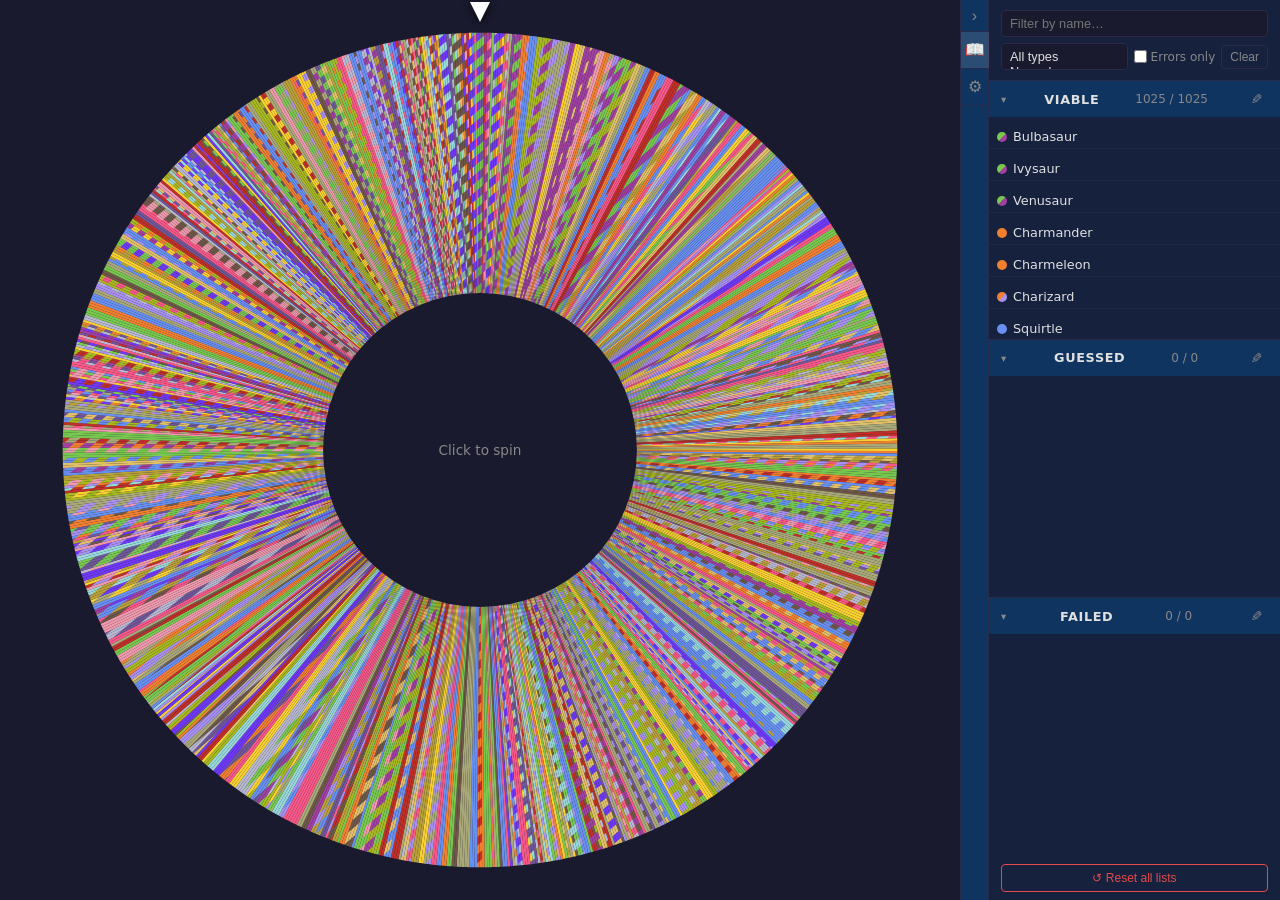
==== index.html @ 64ce8e6f "highlight default config values" ====
<!DOCTYPE html>
<html lang="en">
<head>
<meta charset="UTF-8">
<meta name="viewport" content="width=device-width, initial-scale=1.0">
<title>Poké Roulette</title>
<style>
*, *::before, *::after { box-sizing: border-box; margin: 0; padding: 0; }

:root {
  --sidebar-width: 320px;
  --bg: #1a1a2e;
  --surface: #16213e;
  --surface2: #0f3460;
  --text: #e0e0e0;
  --text-dim: #888;
  --border: #2a2a4a;
  --confirm: #27C76A;
  --return: #AAAAAA;
  --remove: #E24B4A;
}

body {
  font-family: system-ui, -apple-system, sans-serif;
  background: var(--bg);
  color: var(--text);
  display: flex;
  height: 100vh;
  overflow: hidden;
  min-width: 0;
}

/* ── MAIN AREA ── */
#main {
  flex: 1;
  display: flex;
  align-items: center;
  justify-content: center;
  position: relative;
  overflow: hidden;
}

/* ── SCREENS ── */
.screen {
  position: absolute;
  inset: 0;
  display: flex;
  flex-direction: column;
  align-items: center;
  justify-content: center;
  opacity: 0;
  pointer-events: none;
  transition: opacity 0.4s ease;
}
.screen.active {
  opacity: 1;
  pointer-events: all;
}
.screen.fast-transition {
  transition: opacity 0.25s ease;
}

/* ── ROULETTE SCREEN ── */
#roulette-screen { gap: clamp(6px, 1.5vmin, 14px); padding: 16px; }

#wheel-container {
  position: relative;
  flex: 1;
  min-height: 0;
  aspect-ratio: 1;
  max-width: 100%;
  width: auto;
  cursor: pointer;
  user-select: none;
}

#wheel-svg {
  width: 100%;
  height: 100%;
}

#wheel-center-text {
  position: absolute;
  top: 50%;
  left: 50%;
  transform: translate(-50%, -50%);
  text-align: center;
  pointer-events: none;
  width: 35%;
}

#wheel-center-text .pokemon-name {
  font-size: 1.1rem;
  font-weight: 700;
  line-height: 1.2;
  margin-bottom: 6px;
}

#wheel-center-text .spin-prompt {
  font-size: 0.85rem;
  color: var(--text-dim);
}

#pointer {
  position: absolute;
  top: -14px;
  left: 50%;
  transform: translateX(-50%);
  width: 0;
  height: 0;
  border-left: 10px solid transparent;
  border-right: 10px solid transparent;
  border-top: 20px solid #fff;
  filter: drop-shadow(0 2px 4px rgba(0,0,0,0.8));
  z-index: 10;
}

#empty-wheel-msg {
  text-align: center;
  color: var(--text-dim);
  font-size: 1rem;
  max-width: 300px;
  line-height: 1.5;
}

/* ── TYPE BADGES ── */
.card-meta {
  display: flex;
  align-items: center;
  gap: clamp(6px, 1.5vmin, 12px);
  flex-wrap: wrap;
  justify-content: center;
}

.type-badges {
  display: flex;
  gap: 6px;
  justify-content: center;
  flex-wrap: wrap;
}

.gen-label {
  font-size: clamp(0.7rem, 1.5vmin, 0.85rem);
  font-weight: 600;
  color: var(--text-dim);
  padding: 3px 10px;
  border: 1px solid var(--border);
  border-radius: 12px;
  white-space: nowrap;
  background: var(--bg);
}
.type-badge {
  padding: 3px 10px;
  border-radius: 12px;
  font-size: 0.75rem;
  font-weight: 600;
  color: #fff;
  text-shadow: 0 1px 2px rgba(0,0,0,0.4);
}

/* ── SILHOUETTE SCREEN ── */

.sprite-wrapper {
  position: relative;
  flex: 1;
  min-height: 0;
  aspect-ratio: 1;
  max-width: 100%;
  width: auto;
  display: flex;
  align-items: center;
  justify-content: center;
  border-radius: 8px;
}

.sprite-wrapper img {
  width: 100%;
  height: 100%;
  object-fit: contain;
}

.sprite-wrapper .question-mark {
  position: absolute;
  font-size: clamp(2rem, 20%, 6rem);
  font-weight: 900;
  color: rgba(255,255,255,0.15);
  pointer-events: none;
  text-shadow: 0 2px 8px rgba(0,0,0,0.5);
}

.sprite-wrapper .spinner {
  width: 48px;
  height: 48px;
  border: 4px solid var(--border);
  border-top-color: var(--text);
  border-radius: 50%;
  animation: spin 0.8s linear infinite;
}

@keyframes spin { to { transform: rotate(360deg); } }

/* hint floats inside the sprite as a subtle overlay */
#silhouette-hint {
  position: absolute;
  bottom: 8px;
  left: 0; right: 0;
  text-align: center;
  font-size: clamp(0.65rem, 1.5vmin, 0.85rem);
  color: rgba(255,255,255,0.35);
  pointer-events: none;
}

/* ghost elements occupy space without being visible */
.ghost {
  visibility: hidden;
  pointer-events: none;
  user-select: none;
}

/* ── REVEAL SCREEN ── */
/* both screens share identical layout so the sprite occupies the same space */
#silhouette-screen,
#reveal-screen {
  gap: clamp(6px, 1.5vmin, 14px);
  padding: 16px;
}

.pokemon-display-name {
  font-size: clamp(1rem, 4vmin, 2.2rem);
  font-weight: 800;
  letter-spacing: 0.02em;
  text-align: center;
  position: relative;
  z-index: 1;
}

.action-buttons {
  display: flex;
  gap: clamp(6px, 1.5vmin, 16px);
  margin-top: clamp(4px, 1vmin, 8px);
  flex-wrap: wrap;
  justify-content: center;
}

.action-btn {
  display: flex;
  align-items: center;
  gap: 6px;
  padding: clamp(6px, 1.5vmin, 12px) clamp(12px, 3vmin, 28px);
  border: none;
  border-radius: 8px;
  font-size: clamp(0.75rem, 2vmin, 1rem);
  font-weight: 600;
  cursor: pointer;
  color: #fff;
  transition: filter 0.15s, transform 0.1s;
}
.action-btn:hover { filter: brightness(1.15); transform: translateY(-1px); }
.action-btn:active { transform: translateY(0); }
.btn-confirm { background: var(--confirm); }
.btn-return  { background: var(--return); }
.btn-remove  { background: var(--remove); }

/* ── SIDEBAR ── */
#sidebar {
  width: clamp(220px, 28vw, 320px);
  height: 100vh;
  background: var(--surface);
  border-left: 1px solid var(--border);
  display: flex;
  flex-direction: row;
  overflow: hidden;
  flex-shrink: 0;
  transition: width 0.25s ease;
}

#sidebar.collapsed { width: 28px; }

#sidebar-tabbar {
  width: 28px;
  flex-shrink: 0;
  display: flex;
  flex-direction: column;
  align-items: center;
  background: var(--surface2);
  border-right: 1px solid var(--border);
}

#sidebar-toggle {
  width: 28px;
  height: 32px;
  flex-shrink: 0;
  display: flex;
  align-items: center;
  justify-content: center;
  background: none;
  border: none;
  border-bottom: 1px solid var(--border);
  color: var(--text-dim);
  cursor: pointer;
  font-size: 1rem;
  line-height: 1;
  padding: 0;
}
#sidebar-toggle:hover { color: var(--text); background: rgba(255,255,255,0.05); }

.tab-btn {
  width: 28px;
  flex-shrink: 0;
  display: flex;
  align-items: center;
  justify-content: center;
  background: none;
  border: none;
  border-bottom: 1px solid var(--border);
  color: var(--text-dim);
  cursor: pointer;
  font-size: 1rem;
  line-height: 1;
  padding: 10px 0;
}
.tab-btn:hover { color: var(--text); background: rgba(255,255,255,0.05); }
.tab-btn.active { color: var(--text); background: rgba(255,255,255,0.12); }

#sidebar-content {
  flex: 1;
  display: flex;
  flex-direction: column;
  overflow: hidden;
  min-width: 0;
}

#view-lists {
  flex: 1;
  display: flex;
  flex-direction: column;
  overflow: hidden;
  min-width: 0;
}

#view-config {
  flex: 1;
  display: none;
  flex-direction: column;
  overflow-y: auto;
  scrollbar-width: thin;
  scrollbar-color: var(--border) transparent;
  padding: 12px;
  gap: 16px;
  min-width: 0;
}

/* ── CONFIG PANEL ── */
.config-section { display: flex; flex-direction: column; gap: 8px; }

.config-section-title {
  font-size: 0.75rem;
  font-weight: 700;
  letter-spacing: 0.05em;
  text-transform: uppercase;
  color: var(--text-dim);
  padding-bottom: 6px;
  border-bottom: 1px solid var(--border);
}

.hint-row { display: flex; flex-direction: column; gap: 6px; padding: 4px 0; }
.hint-row-label { font-size: 0.88rem; font-weight: 600; }
.hint-options { display: flex; gap: 4px; }

.hint-radio-label {
  flex: 1;
  display: flex;
  align-items: center;
  justify-content: center;
  padding: 5px 6px;
  border: 1px solid var(--border);
  border-radius: 4px;
  font-size: 0.78rem;
  cursor: pointer;
  color: var(--text-dim);
}
.hint-radio-label.selected { background: var(--surface2); border-color: var(--text-dim); color: var(--text); }
.hint-radio-label { border-style: dashed; }
.hint-radio-label.default { border-style: solid; }
.hint-radio-label input { display: none; }

#gen-checkboxes { display: flex; flex-wrap: wrap; gap: 6px; }

.gen-check-label {
  display: flex;
  align-items: center;
  justify-content: center;
  padding: 4px 10px;
  border: 1px solid var(--border);
  border-radius: 4px;
  font-size: 0.8rem;
  cursor: pointer;
  color: var(--text-dim);
}
.gen-check-label.selected { background: var(--surface2); border-color: var(--text-dim); color: var(--text); }
.gen-check-label input { display: none; }

#import-export-area {
  width: 100%;
  height: 90px;
  background: var(--bg);
  border: 1px solid var(--border);
  border-radius: 4px;
  color: var(--text);
  font-size: 0.72rem;
  font-family: monospace;
  padding: 8px;
  resize: vertical;
  outline: none;
  line-height: 1.5;
}

.config-btn-row { display: flex; gap: 8px; }

.config-btn {
  flex: 1;
  padding: 6px 10px;
  border: 1px solid var(--border);
  border-radius: 4px;
  background: var(--surface2);
  color: var(--text);
  font-size: 0.78rem;
  cursor: pointer;
}
.config-btn:hover { background: rgba(255,255,255,0.08); }

/* ── HINT REVEAL BUTTON ── */
.hint-reveal-btn {
  padding: 5px 14px;
  border: 1px solid var(--border);
  border-radius: 12px;
  background: var(--surface2);
  color: var(--text-dim);
  font-size: 0.9rem;
  font-weight: 600;
  cursor: pointer;
}
.hint-reveal-btn:hover { color: var(--text); border-color: var(--text-dim); }

/* ── SILHOUETTE HINTS LARGER + ABOVE GLOW ── */
#silhouette-screen .type-badge { font-size: 0.9rem; padding: 5px 14px; }
#silhouette-screen .gen-label  { font-size: 0.9rem; padding: 5px 14px; }

#filter-bar {
  padding: 10px 12px;
  border-bottom: 1px solid var(--border);
  display: flex;
  flex-direction: column;
  gap: 6px;
  flex-shrink: 0;
}

#filter-bar input[type="text"],
#filter-bar select {
  width: 100%;
  padding: 5px 8px;
  background: var(--bg);
  border: 1px solid var(--border);
  border-radius: 4px;
  color: var(--text);
  font-size: 0.8rem;
}

#filter-row2 {
  display: flex;
  gap: 6px;
  align-items: center;
}

#filter-row2 select { flex: 1; }

#filter-errors-label {
  display: flex;
  align-items: center;
  gap: 4px;
  font-size: 0.75rem;
  color: var(--text-dim);
  white-space: nowrap;
  cursor: pointer;
}

#filter-clear {
  padding: 4px 8px;
  background: none;
  border: 1px solid var(--border);
  border-radius: 4px;
  color: var(--text-dim);
  font-size: 0.75rem;
  cursor: pointer;
  white-space: nowrap;
}
#filter-clear:hover { color: var(--text); border-color: var(--text-dim); }

.lists-container {
  flex: 1;
  display: flex;
  flex-direction: column;
  overflow: hidden;
}

.list-panel {
  flex: 1;
  display: flex;
  flex-direction: column;
  border-bottom: 1px solid var(--border);
  min-height: 0;
}
.list-panel:last-child { border-bottom: none; }

.list-header {
  padding: 8px 12px;
  display: flex;
  align-items: center;
  justify-content: space-between;
  background: var(--surface2);
  flex-shrink: 0;
  user-select: none;
  cursor: pointer;
}

.list-panel.collapsed .list-body { display: none; }
.list-panel.collapsed { flex: 0 0 auto; }
.list-panel.collapsed .list-collapse-arrow { transform: rotate(-90deg); }

.list-title {
  font-size: 0.8rem;
  font-weight: 700;
  letter-spacing: 0.05em;
  text-transform: uppercase;
}

.list-count {
  font-size: 0.75rem;
  color: var(--text-dim);
}

.edit-btn {
  background: none;
  border: none;
  color: var(--text-dim);
  cursor: pointer;
  padding: 2px 6px;
  font-size: 0.9rem;
  border-radius: 3px;
}
.edit-btn.is-pen .pen-icon { display: inline-block; transform: rotate(135deg); }
.edit-btn:hover { color: var(--text); background: rgba(255,255,255,0.05); }
.edit-btn:disabled { opacity: 0.3; cursor: not-allowed; }
.edit-btn[title] { position: relative; }

.list-collapse-arrow {
  font-size: 0.65rem;
  color: var(--text-dim);
  margin-right: 2px;
  flex-shrink: 0;
  display: inline-block;
  line-height: 1;
}

.list-body {
  flex: 1;
  overflow-y: auto;
  scrollbar-width: thin;
  scrollbar-color: var(--border) transparent;
}

.list-body::-webkit-scrollbar { width: 6px; }
.list-body::-webkit-scrollbar-track { background: transparent; }
.list-body::-webkit-scrollbar-thumb { background: var(--border); border-radius: 3px; }

.list-textarea {
  width: 100%;
  height: 100%;
  background: var(--bg);
  border: none;
  color: var(--text);
  font-size: 0.8rem;
  font-family: monospace;
  padding: 8px;
  resize: none;
  outline: none;
  line-height: 1.6;
}

/* ── LIST ENTRIES ── */
.entry-row {
  display: flex;
  align-items: center;
  gap: 6px;
  padding: 4px 8px;
  font-size: 0.8rem;
  border-bottom: 1px solid rgba(255,255,255,0.03);
  cursor: default;
}
.entry-row:hover { background: rgba(255,255,255,0.04); }
.entry-row.dragging { opacity: 0.4; }
.entry-row.drag-over { border-top: 2px solid var(--confirm); }

.entry-row[draggable="true"] { cursor: grab; }
.entry-row[draggable="true"]:active { cursor: grabbing; }

.entry-row.unknown { background: rgba(255, 200, 0, 0.12); }
.entry-row.duplicate { background: rgba(226, 75, 74, 0.15); }

.type-dot {
  width: 10px;
  height: 10px;
  border-radius: 50%;
  flex-shrink: 0;
  overflow: hidden;
  display: flex;
}
.type-dot.split {
  background: linear-gradient(135deg, var(--c1) 50%, var(--c2) 50%);
}

.entry-name { flex: 1; overflow: hidden; text-overflow: ellipsis; white-space: nowrap; }
.entry-error { font-size: 0.65rem; color: #ffc107; margin-left: auto; flex-shrink: 0; }
.entry-dup-error { font-size: 0.65rem; color: var(--remove); margin-left: auto; flex-shrink: 0; }

/* ── DROP ZONES ── */
.drop-zone {
  min-height: 8px;
  transition: background 0.1s;
}
.drop-zone.drag-active { background: rgba(39, 199, 106, 0.2); min-height: 20px; }

/* ── RESET BUTTON ── */
#reset-btn {
  margin: 8px 12px;
  padding: 6px 12px;
  background: none;
  border: 1px solid var(--remove);
  border-radius: 4px;
  color: var(--remove);
  font-size: 0.75rem;
  cursor: pointer;
  flex-shrink: 0;
}
#reset-btn:hover { background: rgba(226,75,74,0.1); }
#reset-btn:disabled { opacity: 0.3; cursor: not-allowed; }

/* ── REDUCED MOTION ── */
@media (prefers-reduced-motion: reduce) {
  .screen { transition: none !important; }
  .action-btn { transition: none !important; }
  #sidebar { transition: none !important; }
  * { animation-duration: 0.001ms !important; }
}
</style>
</head>
<body>

<div id="main">
  <!-- Roulette Screen -->
  <div id="roulette-screen" class="screen active">
    <div id="wheel-container">
      <div id="pointer"></div>
      <svg id="wheel-svg" viewBox="-260 -260 520 520" xmlns="http://www.w3.org/2000/svg">
        <defs id="wheel-defs"></defs>
        <g id="wheel-group"></g>
        <circle id="wheel-hole" cx="0" cy="0" r="94" fill="var(--bg)"/>
      </svg>
      <div id="wheel-center-text"></div>
    </div>
    <div id="empty-wheel-msg" style="display:none">
      No Pokémon in the viable list.<br>Add some to get started.
    </div>
  </div>

  <!-- Silhouette Screen -->
  <div id="silhouette-screen" class="screen">
    <div id="silhouette-name-area" class="pokemon-display-name"></div>
    <div class="sprite-wrapper" id="silhouette-wrapper">
      <div class="spinner" id="silhouette-spinner"></div>
    </div>
    <div class="card-meta">
      <div id="silhouette-types" class="type-badges"></div>
      <span id="silhouette-gen" class="gen-label"></span>
    </div>
    <div class="action-buttons">
      <button class="action-btn btn-return" id="btn-reveal-all">Reveal all</button>
    </div>
  </div>

  <!-- Reveal Screen -->
  <div id="reveal-screen" class="screen">
    <div id="reveal-name" class="pokemon-display-name"></div>
    <div class="sprite-wrapper" id="reveal-wrapper">
      <img id="reveal-img" src="" alt="">
    </div>
    <div class="card-meta">
      <div id="reveal-types" class="type-badges"></div>
      <span id="reveal-gen" class="gen-label"></span>
    </div>
    <div class="action-buttons">
      <button class="action-btn btn-confirm" id="btn-confirm" title="Remove from roulette as guessed">✓ Guessed</button>
      <button class="action-btn btn-return"  id="btn-return"  title="Return to the roulette">↩ Return</button>
      <button class="action-btn btn-remove"  id="btn-remove"  title="Remove from roulette as failed">✕ Failed</button>
    </div>
  </div>
</div>

<!-- Sidebar -->
<aside id="sidebar">
  <div id="sidebar-tabbar">
    <button id="sidebar-toggle" title="Collapse sidebar">›</button>
    <button class="tab-btn active" id="tab-lists" title="Lists">📖</button>
    <button class="tab-btn" id="tab-config" title="Config">⚙</button>
  </div>
  <div id="sidebar-content">

  <!-- Lists view -->
  <div id="view-lists">
  <div id="filter-bar">
    <input type="text" id="filter-name" placeholder="Filter by name…">
    <div id="filter-row2">
      <select id="filter-type" multiple size="1" title="Filter by type (Ctrl+click for multi)">
        <option value="">All types</option>
      </select>
      <label id="filter-errors-label">
        <input type="checkbox" id="filter-errors"> Errors only
      </label>
      <button id="filter-clear">Clear</button>
    </div>
  </div>

  <div class="lists-container">
    <div class="list-panel" id="panel-viable" data-list="viable">
      <div class="list-header" id="header-viable">
        <span class="list-collapse-arrow">▾</span>
        <span class="list-title">Viable</span>
        <span class="list-count" id="count-viable">0 / 0</span>
        <button class="edit-btn is-pen" id="edit-viable" title="Edit list"><span class="pen-icon">✏</span></button>
      </div>
      <div class="list-body" id="body-viable"></div>
    </div>
    <div class="list-panel" id="panel-guessed" data-list="guessed">
      <div class="list-header" id="header-guessed">
        <span class="list-collapse-arrow">▾</span>
        <span class="list-title">Guessed</span>
        <span class="list-count" id="count-guessed">0 / 0</span>
        <button class="edit-btn is-pen" id="edit-guessed" title="Edit list"><span class="pen-icon">✏</span></button>
      </div>
      <div class="list-body" id="body-guessed"></div>
    </div>
    <div class="list-panel" id="panel-removed" data-list="removed">
      <div class="list-header" id="header-removed">
        <span class="list-collapse-arrow">▾</span>
        <span class="list-title">Failed</span>
        <span class="list-count" id="count-removed">0 / 0</span>
        <button class="edit-btn is-pen" id="edit-removed" title="Edit list"><span class="pen-icon">✏</span></button>
      </div>
      <div class="list-body" id="body-removed"></div>
    </div>
  </div>

  <button id="reset-btn">↺ Reset all lists</button>
  </div><!-- #view-lists -->

  <!-- Config view -->
  <div id="view-config">
    <div class="config-section">
      <div class="config-section-title">Hints</div>
      <div class="hint-row">
        <div class="hint-row-label">Name</div>
        <div class="hint-options">
          <label class="hint-radio-label default"><input type="radio" name="hint-name" value="hidden"> Hidden</label>
          <label class="hint-radio-label"><input type="radio" name="hint-name" value="disabled"> Disabled</label>
        </div>
      </div>
      <div class="hint-row">
        <div class="hint-row-label">Sprite</div>
        <div class="hint-options">
          <label class="hint-radio-label default"><input type="radio" name="hint-sprite" value="hidden"> Hidden</label>
          <label class="hint-radio-label"><input type="radio" name="hint-sprite" value="visible"> Visible</label>
        </div>
      </div>
      <div class="hint-row">
        <div class="hint-row-label">Types</div>
        <div class="hint-options">
          <label class="hint-radio-label"><input type="radio" name="hint-types" value="visible"> Visible</label>
          <label class="hint-radio-label default"><input type="radio" name="hint-types" value="hidden"> Hidden</label>
          <label class="hint-radio-label"><input type="radio" name="hint-types" value="disabled"> Disabled</label>
        </div>
      </div>
      <div class="hint-row">
        <div class="hint-row-label">Generation</div>
        <div class="hint-options">
          <label class="hint-radio-label"><input type="radio" name="hint-gen" value="visible"> Visible</label>
          <label class="hint-radio-label default"><input type="radio" name="hint-gen" value="hidden"> Hidden</label>
          <label class="hint-radio-label"><input type="radio" name="hint-gen" value="disabled"> Disabled</label>
        </div>
      </div>
    </div>
    <div class="config-section">
      <div class="config-section-title">Generations</div>
      <div id="gen-checkboxes"></div>
    </div>
    <div class="config-section">
      <div class="config-section-title">Import / Export</div>
      <textarea id="import-export-area" placeholder="Paste exported data here to import…" spellcheck="false"></textarea>
      <div class="config-btn-row">
        <button class="config-btn" id="btn-export">Export</button>
        <button class="config-btn" id="btn-import">Import</button>
      </div>
    </div>
  </div><!-- #view-config -->

  </div><!-- #sidebar-content -->
</aside>

<script>
'use strict';

// ── TYPE COLORS ──
const TYPE_COLORS = {
  Normal:   '#A8A878', Fire:     '#F08030', Water:    '#6890F0',
  Electric: '#F8D030', Grass:    '#78C850', Ice:      '#98D8D8',
  Fighting: '#C03028', Poison:   '#A040A0', Ground:   '#E0C068',
  Flying:   '#A890F0', Psychic:  '#F85888', Bug:      '#A8B820',
  Rock:     '#B8A038', Ghost:    '#705898', Dragon:   '#7038F8',
  Dark:     '#705848', Steel:    '#B8B8D0', Fairy:    '#EE99AC',
};

const STORAGE_KEY = 'pokeroulette_lists';
const SIDEBAR_KEY = 'pokeroulette_sidebar_collapsed';
const COLLAPSE_KEY = 'pokeroulette_panels_collapsed';
const CONFIG_KEY   = 'pokeroulette_config';
const REDUCED_MOTION = window.matchMedia('(prefers-reduced-motion: reduce)').matches;

// ── STATE ──
let allPokemon = [];           // full list from pokemon.json
let pokemonByName = new Map(); // normalized name -> pokemon obj
let lists = { viable: [], guessed: [], removed: [] }; // arrays of raw strings
let validatedEntries = { viable: [], guessed: [], removed: [] }; // [{raw, status, pokemon}]

let currentScreen = 'roulette'; // 'roulette' | 'silhouette' | 'reveal'
let selectedPokemon = null;
let revealState = { name: false, types: false, gen: false };
let editMode = { viable: false, guessed: false, removed: false };
let editModeFilteredOut = { viable: [], guessed: [], removed: [] };
let sidebarCollapsed = false;
let panelCollapsed = { viable: false, guessed: false, removed: false };
let currentTab = 'lists';
let config = {
  hints: { name: 'hidden', sprite: 'hidden', types: 'hidden', gen: 'hidden' },
  gens: null,
};

// Wheel animation
let wheelAngle = 0;       // current rotation in radians
let wheelVelocity = 0;    // rad/s
let spinState = 'idle';   // 'idle' | 'spinning' | 'settled'
let winner = null;
let animFrame = null;
let lastTimestamp = null;
let settleTimeout = null;

// ── FILTER STATE ──
let filters = { name: '', types: [], errorsOnly: false };

// ── INIT ──
async function init() {
  try {
    const res = await fetch('pokemon.json');
    allPokemon = await res.json();
  } catch (e) {
    document.getElementById('main').innerHTML =
      '<p style="color:#E24B4A;text-align:center">Failed to load pokemon.json.<br>Run build-pokemon-json.js first.</p>';
    return;
  }

  // Build lookup map with normalized names
  for (const p of allPokemon) {
    pokemonByName.set(normalizeName(p.name), p);
  }

  // Populate type filter
  const typeSelect = document.getElementById('filter-type');
  for (const type of Object.keys(TYPE_COLORS)) {
    const opt = document.createElement('option');
    opt.value = type;
    opt.textContent = type;
    typeSelect.appendChild(opt);
  }

  loadSidebarState();
  loadPanelCollapseState();
  loadConfig();
  loadLists();
  validateAll();
  renderSidebar();
  buildConfigPanel();
  buildWheel();
  startIdleSpin();
  bindEvents();
}

// ── PERSISTENCE ──
function loadLists() {
  const raw = localStorage.getItem(STORAGE_KEY);
  if (raw) {
    try {
      lists = JSON.parse(raw);
      // ensure all three keys exist
      lists.viable   = lists.viable   || [];
      lists.guessed  = lists.guessed  || [];
      lists.removed  = lists.removed  || [];
      return;
    } catch(e) {}
  }
  // First load: seed from pokemon.json
  lists = {
    viable:  allPokemon.map(p => p.name),
    guessed: [],
    removed: [],
  };
  saveLists();
}

function saveLists() {
  localStorage.setItem(STORAGE_KEY, JSON.stringify(lists));
}

// ── SIDEBAR COLLAPSE ──
function loadSidebarState() {
  sidebarCollapsed = localStorage.getItem(SIDEBAR_KEY) === 'true';
  applySidebarState();
}

function applySidebarState() {
  const sidebar = document.getElementById('sidebar');
  const btn = document.getElementById('sidebar-toggle');
  if (sidebarCollapsed) {
    sidebar.classList.add('collapsed');
    btn.textContent = '‹';
    btn.title = 'Expand sidebar';
  } else {
    sidebar.classList.remove('collapsed');
    btn.textContent = '›';
    btn.title = 'Collapse sidebar';
  }
}

function toggleSidebar() {
  sidebarCollapsed = !sidebarCollapsed;
  localStorage.setItem(SIDEBAR_KEY, sidebarCollapsed);
  applySidebarState();
}

// ── PANEL COLLAPSE ──
function loadPanelCollapseState() {
  try {
    const raw = localStorage.getItem(COLLAPSE_KEY);
    if (raw) Object.assign(panelCollapsed, JSON.parse(raw));
  } catch(e) {}
  for (const listName of ['viable', 'guessed', 'removed']) {
    applyPanelCollapse(listName);
  }
}

function applyPanelCollapse(listName) {
  document.getElementById(`panel-${listName}`)
    .classList.toggle('collapsed', panelCollapsed[listName]);
}

function togglePanelCollapse(listName) {
  if (editMode[listName]) return;
  panelCollapsed[listName] = !panelCollapsed[listName];
  applyPanelCollapse(listName);
  localStorage.setItem(COLLAPSE_KEY, JSON.stringify(panelCollapsed));
}

// ── CONFIG ──
function loadConfig() {
  try {
    const raw = localStorage.getItem(CONFIG_KEY);
    if (raw) {
      const saved = JSON.parse(raw);
      if (saved.hints) config.hints = { ...config.hints, ...saved.hints };
      if (saved.gens !== undefined) config.gens = saved.gens;
    }
  } catch(e) {}
}

function saveConfig() {
  localStorage.setItem(CONFIG_KEY, JSON.stringify(config));
}

function buildConfigPanel() {
  const allGens = [...new Set(allPokemon.map(p => p.gen))].sort((a, b) => a - b);

  if (config.gens === null) {
    config.gens = allGens;
    saveConfig();
  }

  // Gen checkboxes
  const container = document.getElementById('gen-checkboxes');
  container.innerHTML = '';
  for (const gen of allGens) {
    const label = document.createElement('label');
    label.className = 'gen-check-label' + (config.gens.includes(gen) ? ' selected' : '');
    const cb = document.createElement('input');
    cb.type = 'checkbox';
    cb.value = gen;
    cb.checked = config.gens.includes(gen);
    cb.addEventListener('change', () => {
      if (cb.checked) {
        if (!config.gens.includes(gen)) config.gens.push(gen);
      } else {
        config.gens = config.gens.filter(g => g !== gen);
      }
      label.classList.toggle('selected', cb.checked);
      saveConfig();
    });
    label.appendChild(cb);
    label.appendChild(document.createTextNode(`Gen ${gen}`));
    container.appendChild(label);
  }

  // Hint radio selected states
  for (const key of ['name', 'sprite', 'types', 'gen']) {
    document.querySelectorAll(`input[name="hint-${key}"]`).forEach(radio => {
      const isSelected = radio.value === config.hints[key];
      radio.checked = isSelected;
      radio.closest('.hint-radio-label').classList.toggle('selected', isSelected);
    });
  }
}

function switchTab(name) {
  currentTab = name;
  document.getElementById('view-lists').style.display = name === 'lists' ? 'flex' : 'none';
  document.getElementById('view-config').style.display = name === 'config' ? 'flex' : 'none';
  document.getElementById('tab-lists').classList.toggle('active', name === 'lists');
  document.getElementById('tab-config').classList.toggle('active', name === 'config');
  if (sidebarCollapsed) {
    sidebarCollapsed = false;
    localStorage.setItem(SIDEBAR_KEY, false);
    applySidebarState();
  }
}

function exportData() {
  const idLists = {};
  for (const ln of ['viable', 'guessed', 'removed']) {
    idLists[ln] = validatedEntries[ln]
      .filter(e => e.status === 'valid')
      .map(e => e.pokemon.id);
  }
  return btoa(JSON.stringify({ version: 2, lists: idLists, config }));
}

function importData(str) {
  try {
    const data = JSON.parse(atob(str.trim()));
    if (data.lists) {
      for (const ln of ['viable', 'guessed', 'removed']) {
        lists[ln] = (data.lists[ln] || [])
          .map(id => allPokemon.find(p => p.id === id)?.name)
          .filter(Boolean);
      }
      saveLists();
    }
    if (data.config) {
      if (data.config.hints) config.hints = { ...config.hints, ...data.config.hints };
      if (data.config.gens)  config.gens  = data.config.gens;
      saveConfig();
    }
    validateAll();
    renderSidebar();
    buildConfigPanel();
    buildWheel();
    return true;
  } catch(e) { return false; }
}

// ── NAME NORMALIZATION ──
function normalizeName(s) {
  return s.toLowerCase()
    .replace(/♀/g, 'f')
    .replace(/♂/g, 'm')
    .replace(/[-'.]/g, '')
    .replace(/\s+/g, ' ')
    .trim();
}

function matchPokemon(raw) {
  const n = normalizeName(raw);
  return pokemonByName.get(n) || null;
}

// ── VALIDATION ──
function validateAll() {
  // First pass: resolve each raw to a pokemon
  const allResolved = {};
  for (const listName of ['viable', 'guessed', 'removed']) {
    allResolved[listName] = lists[listName].map(raw => ({
      raw,
      pokemon: matchPokemon(raw),
    }));
  }

  // Find duplicates across all lists
  const seenNames = new Map(); // normalized -> [{listName, idx}]
  for (const listName of ['viable', 'guessed', 'removed']) {
    for (let i = 0; i < allResolved[listName].length; i++) {
      const { pokemon } = allResolved[listName][i];
      if (!pokemon) continue;
      const key = pokemon.id;
      if (!seenNames.has(key)) seenNames.set(key, []);
      seenNames.get(key).push({ listName, idx: i });
    }
  }

  const duplicateKeys = new Set();
  for (const [key, locs] of seenNames) {
    if (locs.length > 1) duplicateKeys.add(key);
  }

  // Second pass: assign status
  for (const listName of ['viable', 'guessed', 'removed']) {
    validatedEntries[listName] = allResolved[listName].map(({ raw, pokemon }) => {
      let status;
      if (!pokemon) {
        status = 'unknown';
      } else if (duplicateKeys.has(pokemon.id)) {
        status = 'duplicate';
      } else {
        status = 'valid';
      }
      return { raw, status, pokemon };
    });
    // Sort: invalid first, then valid (preserve order within each group)
    validatedEntries[listName].sort((a, b) => {
      const rankA = a.status === 'valid' ? 1 : 0;
      const rankB = b.status === 'valid' ? 1 : 0;
      return rankA - rankB;
    });
  }
}

function getValidViable() {
  return validatedEntries.viable.filter(e => e.status === 'valid').map(e => e.pokemon);
}

// ── WHEEL BUILDING ──
function buildWheel() {
  const valid = getValidViable();
  const group = document.getElementById('wheel-group');
  const defs = document.getElementById('wheel-defs');
  const centerText = document.getElementById('wheel-center-text');
  const emptyMsg = document.getElementById('empty-wheel-msg');
  const container = document.getElementById('wheel-container');

  group.innerHTML = '';
  defs.innerHTML = '';

  if (valid.length === 0) {
    container.style.display = 'none';
    emptyMsg.style.display = 'block';
    return;
  }
  container.style.display = 'block';
  emptyMsg.style.display = 'none';

  const R = 250;
  const anglePerSlice = (2 * Math.PI) / valid.length;

  // Create stripe patterns for dual-type pokemon
  const patternCache = new Map();

  for (let i = 0; i < valid.length; i++) {
    const p = valid[i];
    const startAngle = i * anglePerSlice - Math.PI / 2;
    const endAngle = startAngle + anglePerSlice;

    const c1 = TYPE_COLORS[p.type1] || '#888';
    const c2 = p.type2 ? (TYPE_COLORS[p.type2] || '#888') : null;

    let fill;
    if (!c2) {
      fill = c1;
    } else {
      const patKey = `${c1}_${c2}`;
      if (!patternCache.has(patKey)) {
        const pid = `pat_${patternCache.size}`;
        const pat = document.createElementNS('http://www.w3.org/2000/svg', 'pattern');
        pat.setAttribute('id', pid);
        pat.setAttribute('patternUnits', 'userSpaceOnUse');
        pat.setAttribute('width', '8');
        pat.setAttribute('height', '8');
        pat.setAttribute('patternTransform', 'rotate(45)');
        pat.innerHTML = `
          <rect width="8" height="8" fill="${c1}"/>
          <rect width="4" height="8" fill="${c2}"/>
        `;
        defs.appendChild(pat);
        patternCache.set(patKey, pid);
      }
      fill = `url(#${patternCache.get(patKey)})`;
    }

    const x1 = Math.cos(startAngle) * R;
    const y1 = Math.sin(startAngle) * R;
    const x2 = Math.cos(endAngle) * R;
    const y2 = Math.sin(endAngle) * R;
    const largeArc = anglePerSlice > Math.PI ? 1 : 0;

    const path = document.createElementNS('http://www.w3.org/2000/svg', 'path');
    path.setAttribute('d', `M 0 0 L ${x1} ${y1} A ${R} ${R} 0 ${largeArc} 1 ${x2} ${y2} Z`);
    path.setAttribute('fill', fill);
    path.setAttribute('data-index', i);
    group.appendChild(path);
  }

  updateCenterText();
}

function updateCenterText() {
  const centerText = document.getElementById('wheel-center-text');
  if (spinState === 'idle') {
    centerText.innerHTML = '<div class="spin-prompt">Click to spin</div>';
  } else if (spinState === 'settled') {
    centerText.innerHTML = '';
  } else {
    centerText.innerHTML = '';
  }
}

function applyWheelRotation() {
  const group = document.getElementById('wheel-group');
  const deg = (wheelAngle * 180 / Math.PI);
  group.setAttribute('transform', `rotate(${deg})`);
}

// ── IDLE SPIN ──
function startIdleSpin() {
  if (REDUCED_MOTION) return;
  if (spinState !== 'idle') return;
  wheelVelocity = (2 * Math.PI) / 60; // 1 RPM
  if (!animFrame) {
    lastTimestamp = null;
    animFrame = requestAnimationFrame(animLoop);
  }
}

function stopAnimation() {
  if (animFrame) {
    cancelAnimationFrame(animFrame);
    animFrame = null;
  }
}

function animLoop(ts) {
  if (!lastTimestamp) lastTimestamp = ts;
  const dt = Math.min((ts - lastTimestamp) / 1000, 0.1);
  lastTimestamp = ts;

  if (spinState === 'idle') {
    wheelAngle += wheelVelocity * dt;
    applyWheelRotation();
    animFrame = requestAnimationFrame(animLoop);
  } else if (spinState === 'spinning') {
    // Cubic ease-out friction
    const friction = 0.98;
    wheelVelocity *= Math.pow(friction, dt * 60);
    wheelAngle += wheelVelocity * dt;
    applyWheelRotation();

    if (wheelVelocity < 0.05) {
      settleWheel();
    } else {
      animFrame = requestAnimationFrame(animLoop);
    }
  }
}

function readPointerWinner() {
  const valid = getValidViable();
  if (valid.length === 0) return null;
  const anglePerSlice = (2 * Math.PI) / valid.length;
  // Pointer is at 12 o'clock. In unrotated wheel space, that maps to angle (-wheelAngle).
  // Segments start at -PI/2, so compute offset from -PI/2:
  const relAngle = ((-wheelAngle % (2 * Math.PI)) + 2 * Math.PI) % (2 * Math.PI);
  const idx = Math.floor(relAngle / anglePerSlice) % valid.length;
  return valid[idx];
}

function settleWheel() {
  stopAnimation();
  winner = readPointerWinner();
  if (!winner) return;

  spinState = 'settled';
  updateCenterText();

  settleTimeout = setTimeout(() => {
    showSilhouette(winner);
  }, 600);
}

// ── SPIN ACTIVATION ──
function activateSpin() {
  const valid = getValidViable();
  if (valid.length === 0) return;

  if (spinState === 'idle') {
    winner = null;
    spinState = 'spinning';
    wheelVelocity = 15 + Math.random() * 5; // fast initial snap
    updateCenterText();
    if (!animFrame) {
      lastTimestamp = null;
      animFrame = requestAnimationFrame(animLoop);
    }
  } else if (spinState === 'spinning') {
    // Add velocity scaling with current speed
    const boost = 2 + wheelVelocity * 0.3;
    wheelVelocity += boost;
  }
  // no-op if settled
}

// ── SCREEN TRANSITIONS ──
function showScreen(name) {
  const screens = document.querySelectorAll('.screen');
  screens.forEach(s => { s.classList.remove('active'); });

  const target = document.getElementById(`${name}-screen`);
  if (name === 'reveal') {
    target.classList.add('fast-transition');
  } else {
    target.classList.remove('fast-transition');
  }
  target.classList.add('active');
  currentScreen = name;
  updateEditLock();
}

function updateEditLock() {
  const locked = currentScreen !== 'roulette';
  const tooltip = locked ? 'Return to roulette to edit lists' : 'Edit list';
  for (const name of ['viable', 'guessed', 'removed']) {
    const btn = document.getElementById(`edit-${name}`);
    btn.disabled = locked;
    btn.title = tooltip;
  }
  document.getElementById('reset-btn').disabled = locked;
}

function checkAllRevealed() {
  if (revealState.name && revealState.sprite && revealState.types && revealState.gen) showReveal();
}

function showSilhouette(p) {
  selectedPokemon = p;

  revealState = {
    name:   config.hints.name   === 'hidden' ? false : true,  // disabled → not a prerequisite
    sprite: config.hints.sprite === 'hidden' ? false : true,  // visible  → already revealed
    types:  config.hints.types  !== 'hidden',
    gen:    config.hints.gen    !== 'hidden',
  };

  // Name area
  const nameArea = document.getElementById('silhouette-name-area');
  nameArea.innerHTML = '';
  if (config.hints.name === 'hidden') {
    const nameBtn = document.createElement('button');
    nameBtn.className = 'hint-reveal-btn';
    nameBtn.textContent = 'Reveal name';
    nameBtn.onclick = () => {
      revealState.name = true;
      nameArea.textContent = p.name;
      checkAllRevealed();
    };
    nameArea.appendChild(nameBtn);
  }
  // disabled → nameArea stays empty, not a prerequisite

  // Type badges
  const typesEl = document.getElementById('silhouette-types');
  typesEl.innerHTML = '';
  if (config.hints.types === 'disabled') {
    typesEl.style.display = 'none';
  } else {
    typesEl.style.display = '';
    const renderTypeBadges = () => {
      typesEl.innerHTML = '';
      const b1 = document.createElement('span');
      b1.className = 'type-badge';
      b1.style.background = TYPE_COLORS[p.type1] || '#888';
      b1.textContent = p.type1;
      typesEl.appendChild(b1);
      if (p.type2) {
        const b2 = document.createElement('span');
        b2.className = 'type-badge';
        b2.style.background = TYPE_COLORS[p.type2] || '#888';
        b2.textContent = p.type2;
        typesEl.appendChild(b2);
      }
    };
    if (config.hints.types === 'hidden') {
      const btn = document.createElement('button');
      btn.className = 'hint-reveal-btn';
      btn.textContent = 'Reveal types';
      btn.onclick = () => { revealState.types = true; renderTypeBadges(); checkAllRevealed(); };
      typesEl.appendChild(btn);
    } else {
      renderTypeBadges();
    }
  }

  // Gen label
  const genEl = document.getElementById('silhouette-gen');
  genEl.innerHTML = '';
  if (config.hints.gen === 'disabled') {
    genEl.style.cssText = 'display:none';
  } else {
    const renderGen = () => {
      genEl.style.cssText = '';
      genEl.textContent = `Gen ${p.gen}`;
    };
    if (config.hints.gen === 'hidden') {
      genEl.style.cssText = 'border:none;padding:0;background:none';
      const btn = document.createElement('button');
      btn.className = 'hint-reveal-btn';
      btn.textContent = 'Reveal gen';
      btn.onclick = () => { revealState.gen = true; renderGen(); checkAllRevealed(); };
      genEl.appendChild(btn);
    } else {
      renderGen();
    }
  }

  const wrapper = document.getElementById('silhouette-wrapper');
  wrapper.innerHTML = '';
  wrapper.onclick = null;
  wrapper.style.cursor = '';

  const spinner = document.createElement('div');
  spinner.className = 'spinner';
  spinner.id = 'silhouette-spinner';
  wrapper.appendChild(spinner);

  const img = document.createElement('img');
  img.src = p.spriteUrl;
  img.alt = '?';
  const spriteHidden = config.hints.sprite === 'hidden';
  img.style.cssText = `${spriteHidden ? 'filter:brightness(0);' : ''} position:absolute; inset:0; width:100%; height:100%; object-fit:contain;`;

  if (spriteHidden) {
    wrapper.style.cursor = 'pointer';
    wrapper.onclick = () => {
      img.style.filter = '';
      wrapper.querySelector('.question-mark')?.remove();
      wrapper.style.cursor = '';
      wrapper.onclick = null;
      revealState.sprite = true;
      checkAllRevealed();
    };
  }

  img.onload = () => {
    document.getElementById('silhouette-spinner')?.remove();
    wrapper.appendChild(img);
    if (spriteHidden) {
      const qm = document.createElement('div');
      qm.className = 'question-mark';
      qm.textContent = '?';
      wrapper.appendChild(qm);
    }
  };
  img.onerror = () => {
    document.getElementById('silhouette-spinner')?.remove();
    const fallback = document.createElement('div');
    fallback.textContent = p.name;
    fallback.style.cssText = 'font-size:1.5rem; font-weight:700;';
    wrapper.appendChild(fallback);
  };

  showScreen('silhouette');
}

function refreshSilhouetteHints() {
  if (!selectedPokemon || currentScreen !== 'silhouette') return;
  showSilhouette(selectedPokemon);
}

function showReveal() {
  const p = selectedPokemon;
  document.getElementById('reveal-name').textContent = p.name;

  const img = document.getElementById('reveal-img');
  img.src = p.spriteUrl;
  img.alt = p.name;
  img.style.filter = '';

  const c1 = TYPE_COLORS[p.type1] || '#888';
  const c2 = p.type2 ? (TYPE_COLORS[p.type2] || '#888') : null;

  const typesEl = document.getElementById('reveal-types');
  typesEl.innerHTML = '';
  const b1 = document.createElement('span');
  b1.className = 'type-badge';
  b1.style.background = c1;
  b1.textContent = p.type1;
  typesEl.appendChild(b1);
  if (p.type2) {
    const b2 = document.createElement('span');
    b2.className = 'type-badge';
    b2.style.background = c2;
    b2.textContent = p.type2;
    typesEl.appendChild(b2);
  }

  document.getElementById('reveal-gen').textContent = `Gen ${p.gen}`;

  showScreen('reveal');
}

function returnToRoulette() {
  showScreen('roulette');
  buildWheel();
  spinState = 'idle';
  winner = null;
  wheelVelocity = 0;
  updateCenterText();
  startIdleSpin();
}

// ── LIST ACTIONS ──
function movePokemon(p, targetList) {
  // Remove from all lists
  for (const ln of ['viable', 'guessed', 'removed']) {
    lists[ln] = lists[ln].filter(raw => {
      const matched = matchPokemon(raw);
      return !matched || matched.id !== p.id;
    });
  }
  lists[targetList].push(p.name);
  saveLists();
  validateAll();
  renderSidebar();
}

// ── SIDEBAR RENDERING ──
function renderSidebar() {
  for (const listName of ['viable', 'guessed', 'removed']) {
    if (editMode[listName]) continue; // don't re-render while editing
    renderList(listName);
  }
}

function renderList(listName) {
  const body = document.getElementById(`body-${listName}`);
  const entries = validatedEntries[listName];

  // Apply filters (display only)
  const visible = entries.filter(e => matchesFilter(e));

  // Update count
  document.getElementById(`count-${listName}`).textContent =
    `${visible.length} / ${entries.length}`;

  body.innerHTML = '';

  for (const entry of visible) {
    const row = document.createElement('div');
    row.className = 'entry-row' + (entry.status !== 'valid' ? ` ${entry.status}` : '');

    if (entry.status === 'valid' && currentScreen === 'roulette') {
      row.draggable = true;
      row.dataset.pokemonId = entry.pokemon.id;
      row.dataset.fromList = listName;
    }

    // Type dot
    const dot = document.createElement('div');
    dot.className = 'type-dot';
    if (entry.pokemon) {
      const c1 = TYPE_COLORS[entry.pokemon.type1] || '#888';
      if (entry.pokemon.type2) {
        dot.classList.add('split');
        dot.style.setProperty('--c1', c1);
        dot.style.setProperty('--c2', TYPE_COLORS[entry.pokemon.type2] || '#888');
      } else {
        dot.style.background = c1;
      }
    } else {
      dot.style.background = '#555';
    }
    row.appendChild(dot);

    const name = document.createElement('div');
    name.className = 'entry-name';
    name.textContent = entry.pokemon ? entry.pokemon.name : entry.raw;
    row.appendChild(name);

    if (entry.status === 'unknown') {
      const err = document.createElement('div');
      err.className = 'entry-error';
      err.textContent = '?';
      err.title = `Unknown: "${entry.raw}"`;
      row.appendChild(err);
    } else if (entry.status === 'duplicate') {
      const err = document.createElement('div');
      err.className = 'entry-dup-error';
      err.textContent = '⚠';
      err.title = 'Duplicate across lists';
      row.appendChild(err);
    }

    // Drag events
    if (row.draggable) {
      row.addEventListener('dragstart', onDragStart);
      row.addEventListener('dragend', onDragEnd);
    }

    body.appendChild(row);
  }

  // Drop zones between entries
  if (currentScreen === 'roulette') {
    setupDropZones(body, listName);
  }
}

function matchesFilter(entry) {
  if (filters.errorsOnly && entry.status === 'valid') return false;

  if (filters.name) {
    const q = filters.name.toLowerCase();
    const displayName = entry.pokemon ? entry.pokemon.name.toLowerCase() : '';
    const rawName = entry.raw.toLowerCase();
    if (!displayName.includes(q) && !rawName.includes(q)) return false;
  }

  if (filters.types.length > 0 && entry.pokemon) {
    const types = [entry.pokemon.type1, entry.pokemon.type2].filter(Boolean);
    if (!filters.types.some(t => types.includes(t))) return false;
  } else if (filters.types.length > 0 && !entry.pokemon) {
    return false;
  }

  return true;
}

// ── DRAG & DROP ──
let dragData = null;

function onDragStart(e) {
  const row = e.currentTarget;
  dragData = {
    pokemonId: parseInt(row.dataset.pokemonId),
    fromList: row.dataset.fromList,
  };
  row.classList.add('dragging');
  e.dataTransfer.effectAllowed = 'move';
  e.dataTransfer.setData('text/plain', row.dataset.pokemonId);
}

function onDragEnd(e) {
  e.currentTarget.classList.remove('dragging');
  dragData = null;
  document.querySelectorAll('.drop-zone').forEach(z => z.classList.remove('drag-active'));
}

function setupDropZones(body, listName) {
  const rows = body.querySelectorAll('.entry-row');

  // Create drop zone before each row and one at the end
  const makeZone = (beforeRow) => {
    const zone = document.createElement('div');
    zone.className = 'drop-zone';
    zone.dataset.targetList = listName;

    zone.addEventListener('dragover', (e) => {
      e.preventDefault();
      zone.classList.add('drag-active');
    });
    zone.addEventListener('dragleave', () => {
      zone.classList.remove('drag-active');
    });
    zone.addEventListener('drop', (e) => {
      e.preventDefault();
      zone.classList.remove('drag-active');
      if (!dragData) return;
      handleDrop(listName, dragData);
    });

    if (beforeRow) {
      body.insertBefore(zone, beforeRow);
    } else {
      body.appendChild(zone);
    }
  };

  // Re-insert zones between rows
  const existingRows = [...rows];
  existingRows.forEach(row => makeZone(row));
  makeZone(null);

  // Also make the entire body a drop target
  body.addEventListener('dragover', (e) => e.preventDefault());
  body.addEventListener('drop', (e) => {
    e.preventDefault();
    if (!dragData) return;
    handleDrop(listName, dragData);
  });
}

function handleDrop(targetList, data) {
  const p = allPokemon.find(p => p.id === data.pokemonId);
  if (!p) return;
  if (data.fromList === targetList) {
    // Reorder: for now just re-render (full reorder would need position tracking)
    return;
  }
  movePokemon(p, targetList);
  if (targetList !== 'viable' || data.fromList !== 'viable') {
    // Rebuild wheel if viable list changed
    buildWheel();
  }
}

// ── EDIT MODE ──
function enterEditMode(listName) {
  if (currentScreen !== 'roulette') return;

  // Auto-expand if collapsed (must happen before editMode is set)
  if (panelCollapsed[listName]) togglePanelCollapse(listName);

  editMode[listName] = true;

  const body = document.getElementById(`body-${listName}`);
  const btn = document.getElementById(`edit-${listName}`);
  btn.textContent = '✓ Done';
  btn.classList.remove('is-pen');

  // Respect filters: show only filtered-in raws, preserve filtered-out raws for merge on exit
  const filteredIn  = validatedEntries[listName].filter(e =>  matchesFilter(e));
  const filteredOut = validatedEntries[listName].filter(e => !matchesFilter(e));
  editModeFilteredOut[listName] = filteredOut.map(e => e.raw);

  const textarea = document.createElement('textarea');
  textarea.className = 'list-textarea';
  textarea.value = filteredIn.map(e => e.raw).join('\n');
  body.innerHTML = '';
  body.appendChild(textarea);
  textarea.focus();

}

function exitEditMode(listName) {
  if (!editMode[listName]) return;
  const body = document.getElementById(`body-${listName}`);
  const textarea = body.querySelector('textarea');
  if (textarea) {
    const editedLines = textarea.value.split('\n').map(s => s.trim()).filter(s => s.length > 0);
    // Merge: hidden (filtered-out) entries first, then the edited visible entries
    lists[listName] = [...editModeFilteredOut[listName], ...editedLines];
  }
  editMode[listName] = false;
  editModeFilteredOut[listName] = [];

  const btn = document.getElementById(`edit-${listName}`);
  btn.innerHTML = '<span class="pen-icon">✏</span>';
  btn.classList.add('is-pen');

  saveLists();
  validateAll();
  renderSidebar();
  buildWheel();
}

// ── EVENTS ──
function bindEvents() {
  document.getElementById('sidebar-toggle').addEventListener('click', toggleSidebar);

  // Wheel click
  document.getElementById('wheel-container').addEventListener('click', () => {
    if (currentScreen !== 'roulette') return;
    activateSpin();
  });

  // Reveal all button
  document.getElementById('btn-reveal-all').addEventListener('click', () => {
    showReveal();
  });

  // Action buttons
  document.getElementById('btn-confirm').addEventListener('click', () => {
    movePokemon(selectedPokemon, 'guessed');
    returnToRoulette();
  });
  document.getElementById('btn-return').addEventListener('click', () => {
    // Already in viable — just return
    returnToRoulette();
  });
  document.getElementById('btn-remove').addEventListener('click', () => {
    movePokemon(selectedPokemon, 'removed');
    returnToRoulette();
  });

  // Space
  document.addEventListener('keydown', (e) => {
    if (e.code !== 'Space') return;
    if (e.target.tagName === 'TEXTAREA' || e.target.tagName === 'INPUT') return;
    e.preventDefault();
    if (currentScreen === 'roulette') {
      activateSpin();
    } else if (currentScreen === 'silhouette') {
      document.getElementById('btn-reveal-all').click();
    }
    // disabled on reveal
  });

  // Edit buttons + header collapse toggle
  for (const listName of ['viable', 'guessed', 'removed']) {
    document.getElementById(`edit-${listName}`).addEventListener('click', (e) => {
      e.stopPropagation();
      if (editMode[listName]) {
        exitEditMode(listName);
      } else {
        for (const ln of ['viable', 'guessed', 'removed']) {
          if (ln !== listName && editMode[ln]) exitEditMode(ln);
        }
        enterEditMode(listName);
      }
    });

    document.getElementById(`header-${listName}`).addEventListener('click', (e) => {
      if (e.target.closest('.edit-btn')) return;
      togglePanelCollapse(listName);
    });
  }

  // Filters
  document.getElementById('filter-name').addEventListener('input', (e) => {
    filters.name = e.target.value;
    renderSidebar();
  });

  document.getElementById('filter-type').addEventListener('change', (e) => {
    filters.types = [...e.target.selectedOptions].map(o => o.value).filter(v => v);
    renderSidebar();
  });

  document.getElementById('filter-errors').addEventListener('change', (e) => {
    filters.errorsOnly = e.target.checked;
    renderSidebar();
  });

  document.getElementById('filter-clear').addEventListener('click', () => {
    filters = { name: '', types: [], errorsOnly: false };
    document.getElementById('filter-name').value = '';
    const sel = document.getElementById('filter-type');
    [...sel.options].forEach(o => o.selected = false);
    document.getElementById('filter-errors').checked = false;
    renderSidebar();
  });

  // Tab switching
  document.getElementById('tab-lists').addEventListener('click', () => switchTab('lists'));
  document.getElementById('tab-config').addEventListener('click', () => switchTab('config'));

  // Hint radios
  for (const key of ['name', 'sprite', 'types', 'gen']) {
    document.querySelectorAll(`input[name="hint-${key}"]`).forEach(radio => {
      radio.addEventListener('change', () => {
        if (!radio.checked) return;
        config.hints[key] = radio.value;
        saveConfig();
        document.querySelectorAll(`input[name="hint-${key}"]`).forEach(r => {
          r.closest('.hint-radio-label').classList.toggle('selected', r === radio);
        });
        refreshSilhouetteHints();
      });
    });
  }

  // Export / Import
  document.getElementById('btn-export').addEventListener('click', () => {
    const str = exportData();
    document.getElementById('import-export-area').value = str;
    navigator.clipboard?.writeText(str).catch(() => {});
  });

  document.getElementById('btn-import').addEventListener('click', () => {
    const str = document.getElementById('import-export-area').value.trim();
    if (!str) return;
    if (!importData(str)) alert('Invalid import data.');
    else document.getElementById('import-export-area').value = '';
  });

  // Reset
  document.getElementById('reset-btn').addEventListener('click', () => {
    if (currentScreen !== 'roulette') return;
    if (!confirm('Reset all lists? This cannot be undone.')) return;
    const selectedGens = new Set(config.gens || []);
    lists = {
      viable:  allPokemon.filter(p => selectedGens.size === 0 || selectedGens.has(p.gen)).map(p => p.name),
      guessed: [],
      removed: [],
    };
    saveLists();
    validateAll();
    renderSidebar();
    buildWheel();
    spinState = 'idle';
    winner = null;
    updateCenterText();
  });
}

init();
</script>
</body>
</html>
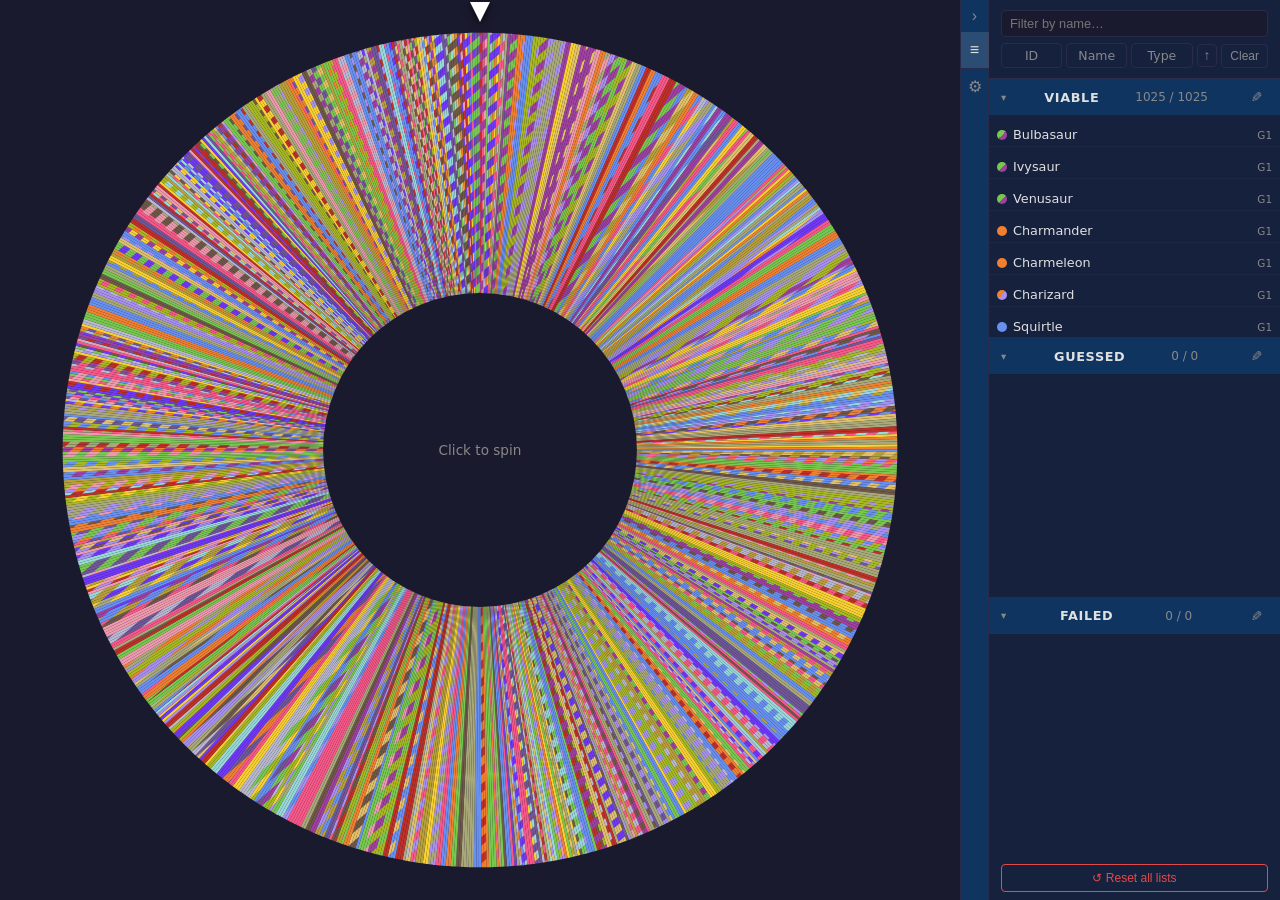
==== commit 84cfbc27: "minor improvements" ====
--- a/index.html
+++ b/index.html
@@ -223,6 +223,72 @@
 #reveal-screen {
   gap: clamp(6px, 1.5vmin, 14px);
   padding: 16px;
+}
+
+#reveal-name-row {
+  display: flex;
+  align-items: center;
+  width: 100%;
+}
+
+#reveal-name-row #reveal-name {
+  flex: 1;
+  text-align: center;
+}
+
+#btn-close-reveal,
+#btn-bio {
+  width: 28px;
+  height: 28px;
+  flex-shrink: 0;
+  display: flex;
+  align-items: center;
+  justify-content: center;
+  background: none;
+  border: 1px solid var(--border);
+  border-radius: 50%;
+  color: var(--text-dim);
+  font-size: 0.85rem;
+  cursor: pointer;
+  line-height: 1;
+}
+#btn-close-reveal:hover,
+#btn-bio:hover { color: var(--text); border-color: var(--text-dim); }
+#btn-bio.active { border-color: var(--text-dim); color: var(--text); }
+
+#reveal-bio {
+  display: none;
+  flex-direction: column;
+  gap: 6px;
+  width: 100%;
+  max-width: 320px;
+  padding: 10px 12px;
+  background: var(--surface2);
+  border-radius: 8px;
+  font-size: clamp(0.75rem, 1.8vmin, 0.85rem);
+}
+#reveal-bio.visible { display: flex; }
+#reveal-bio .bio-row {
+  display: flex;
+  justify-content: space-between;
+  gap: 12px;
+}
+#reveal-bio .bio-label { color: var(--text-dim); }
+#reveal-bio .bio-value { font-weight: 600; text-align: right; }
+
+.dex-entry {
+  font-size: clamp(0.75rem, 1.8vmin, 0.9rem);
+  color: var(--text-dim);
+  text-align: center;
+  font-style: italic;
+  line-height: 1.5;
+  padding: 0 8px;
+  max-width: 360px;
+}
+.dex-entry.blurred {
+  filter: blur(5px);
+  cursor: pointer;
+  user-select: none;
 }
 
 .pokemon-display-name {
@@ -443,8 +509,8 @@
 .hint-reveal-btn:hover { color: var(--text); border-color: var(--text-dim); }
 
 /* ── SILHOUETTE HINTS LARGER + ABOVE GLOW ── */
-#silhouette-screen .type-badge { font-size: 0.9rem; padding: 5px 14px; }
-#silhouette-screen .gen-label  { font-size: 0.9rem; padding: 5px 14px; }
+#silhouette-screen .type-badge, #reveal-screen .type-badge { font-size: 0.9rem; padding: 5px 14px; }
+#silhouette-screen .gen-label,  #reveal-screen .gen-label  { font-size: 0.9rem; padding: 5px 14px; }
 
 #filter-bar {
   padding: 10px 12px;
@@ -455,8 +521,7 @@
   flex-shrink: 0;
 }
 
-#filter-bar input[type="text"],
-#filter-bar select {
+#filter-bar input[type="text"] {
   width: 100%;
   padding: 5px 8px;
   background: var(--bg);
@@ -468,21 +533,39 @@
 
 #filter-row2 {
   display: flex;
-  gap: 6px;
+  gap: 4px;
   align-items: center;
 }
 
-#filter-row2 select { flex: 1; }
-
-#filter-errors-label {
+.sort-radio-label {
+  flex: 1;
   display: flex;
   align-items: center;
-  gap: 4px;
-  font-size: 0.75rem;
+  justify-content: center;
+  padding: 4px 4px;
+  border: 1px solid var(--border);
+  border-radius: 4px;
+  font-size: 0.78rem;
+  cursor: pointer;
   color: var(--text-dim);
-  white-space: nowrap;
+}
+.sort-radio-label.selected { background: var(--surface2); border-color: var(--text-dim); color: var(--text); }
+.sort-radio-label input { display: none; }
+
+#sort-dir {
+  padding: 4px 6px;
+  background: none;
+  border: 1px solid var(--border);
+  border-radius: 4px;
+  color: var(--text-dim);
+  font-size: 0.85rem;
   cursor: pointer;
-}
+  line-height: 1;
+  transition: transform 0.15s;
+  flex-shrink: 0;
+}
+#sort-dir:hover { color: var(--text); border-color: var(--text-dim); }
+#sort-dir.desc { transform: scaleY(-1); }
 
 #filter-clear {
   padding: 4px 8px;
@@ -606,6 +689,7 @@
 
 .entry-row.unknown { background: rgba(255, 200, 0, 0.12); }
 .entry-row.duplicate { background: rgba(226, 75, 74, 0.15); }
+.entry-row.active { background: rgba(255,255,255,0.08); }
 
 .type-dot {
   width: 10px;
@@ -620,6 +704,7 @@
 }
 
 .entry-name { flex: 1; overflow: hidden; text-overflow: ellipsis; white-space: nowrap; }
+.entry-gen { font-size: 0.65rem; color: var(--text-dim); flex-shrink: 0; }
 .entry-error { font-size: 0.65rem; color: #ffc107; margin-left: auto; flex-shrink: 0; }
 .entry-dup-error { font-size: 0.65rem; color: var(--remove); margin-left: auto; flex-shrink: 0; }
 
@@ -683,6 +768,7 @@
       <div id="silhouette-types" class="type-badges"></div>
       <span id="silhouette-gen" class="gen-label"></span>
     </div>
+    <div id="silhouette-dex"></div>
     <div class="action-buttons">
       <button class="action-btn btn-return" id="btn-reveal-all">Reveal all</button>
     </div>
@@ -690,17 +776,22 @@
 
   <!-- Reveal Screen -->
   <div id="reveal-screen" class="screen">
-    <div id="reveal-name" class="pokemon-display-name"></div>
+    <div id="reveal-name-row">
+      <button id="btn-bio" title="Biology">📖</button>
+      <div id="reveal-name" class="pokemon-display-name"></div>
+      <button id="btn-close-reveal" title="Return to roulette">✕</button>
+    </div>
     <div class="sprite-wrapper" id="reveal-wrapper">
       <img id="reveal-img" src="" alt="">
     </div>
+    <div id="reveal-bio"></div>
     <div class="card-meta">
       <div id="reveal-types" class="type-badges"></div>
       <span id="reveal-gen" class="gen-label"></span>
     </div>
+    <div id="reveal-dex"></div>
     <div class="action-buttons">
       <button class="action-btn btn-confirm" id="btn-confirm" title="Remove from roulette as guessed">✓ Guessed</button>
-      <button class="action-btn btn-return"  id="btn-return"  title="Return to the roulette">↩ Return</button>
       <button class="action-btn btn-remove"  id="btn-remove"  title="Remove from roulette as failed">✕ Failed</button>
     </div>
   </div>
@@ -710,7 +801,7 @@
 <aside id="sidebar">
   <div id="sidebar-tabbar">
     <button id="sidebar-toggle" title="Collapse sidebar">›</button>
-    <button class="tab-btn active" id="tab-lists" title="Lists">📖</button>
+    <button class="tab-btn active" id="tab-lists" title="Lists">≡</button>
     <button class="tab-btn" id="tab-config" title="Config">⚙</button>
   </div>
   <div id="sidebar-content">
@@ -720,12 +811,10 @@
   <div id="filter-bar">
     <input type="text" id="filter-name" placeholder="Filter by name…">
     <div id="filter-row2">
-      <select id="filter-type" multiple size="1" title="Filter by type (Ctrl+click for multi)">
-        <option value="">All types</option>
-      </select>
-      <label id="filter-errors-label">
-        <input type="checkbox" id="filter-errors"> Errors only
-      </label>
+      <label class="sort-radio-label"><input type="radio" name="sort-order" value="id"> ID</label>
+      <label class="sort-radio-label"><input type="radio" name="sort-order" value="name"> Name</label>
+      <label class="sort-radio-label"><input type="radio" name="sort-order" value="type"> Type</label>
+      <button id="sort-dir" title="Toggle sort direction">↑</button>
       <button id="filter-clear">Clear</button>
     </div>
   </div>
@@ -797,6 +886,14 @@
           <label class="hint-radio-label"><input type="radio" name="hint-gen" value="disabled"> Disabled</label>
         </div>
       </div>
+      <div class="hint-row">
+        <div class="hint-row-label">Pokédex</div>
+        <div class="hint-options">
+          <label class="hint-radio-label"><input type="radio" name="hint-dex" value="visible"> Visible</label>
+          <label class="hint-radio-label default"><input type="radio" name="hint-dex" value="hidden"> Hidden</label>
+          <label class="hint-radio-label"><input type="radio" name="hint-dex" value="disabled"> Disabled</label>
+        </div>
+      </div>
     </div>
     <div class="config-section">
       <div class="config-section-title">Generations</div>
@@ -849,7 +946,7 @@
 let panelCollapsed = { viable: false, guessed: false, removed: false };
 let currentTab = 'lists';
 let config = {
-  hints: { name: 'hidden', sprite: 'hidden', types: 'hidden', gen: 'hidden' },
+  hints: { name: 'hidden', sprite: 'hidden', types: 'hidden', gen: 'hidden', dex: 'hidden' },
   gens: null,
 };
 
@@ -862,8 +959,13 @@
 let lastTimestamp = null;
 let settleTimeout = null;
 
-// ── FILTER STATE ──
-let filters = { name: '', types: [], errorsOnly: false };
+// ── FILTER / SORT STATE ──
+let filters = { name: '' };
+let sortOrder = 'none';
+let sortAsc = true;
+let animateNextRender = false;
+const pokedexCache = new Map();
+const bioCache = new Map();
 
 // ── INIT ──
 async function init() {
@@ -879,15 +981,6 @@
   // Build lookup map with normalized names
   for (const p of allPokemon) {
     pokemonByName.set(normalizeName(p.name), p);
-  }
-
-  // Populate type filter
-  const typeSelect = document.getElementById('filter-type');
-  for (const type of Object.keys(TYPE_COLORS)) {
-    const opt = document.createElement('option');
-    opt.value = type;
-    opt.textContent = type;
-    typeSelect.appendChild(opt);
   }
 
   loadSidebarState();
@@ -1026,7 +1119,7 @@
   }
 
   // Hint radio selected states
-  for (const key of ['name', 'sprite', 'types', 'gen']) {
+  for (const key of ['name', 'sprite', 'types', 'gen', 'dex']) {
     document.querySelectorAll(`input[name="hint-${key}"]`).forEach(radio => {
       const isSelected = radio.value === config.hints[key];
       radio.checked = isSelected;
@@ -1208,17 +1301,24 @@
       fill = `url(#${patternCache.get(patKey)})`;
     }
 
-    const x1 = Math.cos(startAngle) * R;
-    const y1 = Math.sin(startAngle) * R;
-    const x2 = Math.cos(endAngle) * R;
-    const y2 = Math.sin(endAngle) * R;
-    const largeArc = anglePerSlice > Math.PI ? 1 : 0;
-
-    const path = document.createElementNS('http://www.w3.org/2000/svg', 'path');
-    path.setAttribute('d', `M 0 0 L ${x1} ${y1} A ${R} ${R} 0 ${largeArc} 1 ${x2} ${y2} Z`);
-    path.setAttribute('fill', fill);
-    path.setAttribute('data-index', i);
-    group.appendChild(path);
+    let el;
+    if (valid.length === 1) {
+      el = document.createElementNS('http://www.w3.org/2000/svg', 'circle');
+      el.setAttribute('cx', 0);
+      el.setAttribute('cy', 0);
+      el.setAttribute('r', R);
+    } else {
+      const x1 = Math.cos(startAngle) * R;
+      const y1 = Math.sin(startAngle) * R;
+      const x2 = Math.cos(endAngle) * R;
+      const y2 = Math.sin(endAngle) * R;
+      const largeArc = anglePerSlice > Math.PI ? 1 : 0;
+      el = document.createElementNS('http://www.w3.org/2000/svg', 'path');
+      el.setAttribute('d', `M 0 0 L ${x1} ${y1} A ${R} ${R} 0 ${largeArc} 1 ${x2} ${y2} Z`);
+    }
+    el.setAttribute('fill', fill);
+    el.setAttribute('data-index', i);
+    group.appendChild(el);
   }
 
   updateCenterText();
@@ -1356,18 +1456,83 @@
   document.getElementById('reset-btn').disabled = locked;
 }
 
+function applyDexText(el, p, redact) {
+  const raw = pokedexCache.get(p.id);
+  if (!raw) return;
+  el.textContent = redact
+    ? raw.replace(new RegExp(p.name, 'gi'), '█'.repeat(p.name.length))
+    : raw;
+}
+
+async function fetchDexEntry(p, el, redact = false) {
+  if (pokedexCache.has(p.id)) {
+    applyDexText(el, p, redact);
+    return;
+  }
+  el.textContent = '…';
+  try {
+    const res = await fetch(`https://pokeapi.co/api/v2/pokemon-species/${p.id}/`);
+    const data = await res.json();
+    const entry = data.flavor_text_entries.find(e => e.language.name === 'en');
+    const text = entry ? entry.flavor_text.replace(/\f/g, ' ').replace(/\u00ad/g, '') : 'No entry found.';
+    pokedexCache.set(p.id, text);
+    if (selectedPokemon?.id === p.id) applyDexText(el, p, redact);
+  } catch {
+    el.textContent = 'Failed to load Pokédex entry.';
+  }
+}
+
+async function fetchBio(p, el) {
+  if (bioCache.has(p.id)) {
+    renderBio(el, bioCache.get(p.id));
+    return;
+  }
+  el.innerHTML = '<span style="color:var(--text-dim);font-style:italic">…</span>';
+  try {
+    const [speciesRes, pokemonRes] = await Promise.all([
+      fetch(`https://pokeapi.co/api/v2/pokemon-species/${p.id}/`),
+      fetch(`https://pokeapi.co/api/v2/pokemon/${p.id}/`),
+    ]);
+    const [species, pokemon] = await Promise.all([speciesRes.json(), pokemonRes.json()]);
+    const genus = species.genera.find(g => g.language.name === 'en')?.genus ?? '—';
+    const height = (pokemon.height / 10).toFixed(1) + ' m';
+    const weight = (pokemon.weight / 10).toFixed(1) + ' kg';
+    const abilities = pokemon.abilities
+      .sort((a, b) => a.slot - b.slot)
+      .map(a => a.ability.name.replace(/-/g, ' ').replace(/\b\w/g, c => c.toUpperCase())
+        + (a.is_hidden ? ' (hidden)' : ''))
+      .join(', ');
+    const data = { genus, height, weight, abilities };
+    bioCache.set(p.id, data);
+    if (selectedPokemon?.id === p.id) renderBio(el, data);
+  } catch {
+    el.innerHTML = '<span style="color:var(--text-dim);font-style:italic">Failed to load.</span>';
+  }
+}
+
+function renderBio(el, data) {
+  el.innerHTML = '';
+  for (const [label, value] of [['Category', data.genus], ['Height', data.height], ['Weight', data.weight], ['Abilities', data.abilities]]) {
+    const row = document.createElement('div');
+    row.className = 'bio-row';
+    row.innerHTML = `<span class="bio-label">${label}</span><span class="bio-value">${value}</span>`;
+    el.appendChild(row);
+  }
+}
+
 function checkAllRevealed() {
-  if (revealState.name && revealState.sprite && revealState.types && revealState.gen) showReveal();
+  if (revealState.name && revealState.sprite && revealState.types && revealState.gen && revealState.dex) showReveal();
 }
 
 function showSilhouette(p) {
   selectedPokemon = p;
 
   revealState = {
-    name:   config.hints.name   === 'hidden' ? false : true,  // disabled → not a prerequisite
-    sprite: config.hints.sprite === 'hidden' ? false : true,  // visible  → already revealed
+    name:   config.hints.name   === 'hidden' ? false : true,
+    sprite: config.hints.sprite === 'hidden' ? false : true,
     types:  config.hints.types  !== 'hidden',
     gen:    config.hints.gen    !== 'hidden',
+    dex:    config.hints.dex    !== 'hidden',
   };
 
   // Name area
@@ -1380,6 +1545,8 @@
     nameBtn.onclick = () => {
       revealState.name = true;
       nameArea.textContent = p.name;
+      const dexEl = document.getElementById('silhouette-dex');
+      if (pokedexCache.has(p.id)) applyDexText(dexEl, p, false);
       checkAllRevealed();
     };
     nameArea.appendChild(nameBtn);
@@ -1441,6 +1608,30 @@
     }
   }
 
+  // Pokédex entry
+  const dexEl = document.getElementById('silhouette-dex');
+  dexEl.innerHTML = '';
+  dexEl.className = '';
+  if (config.hints.dex === 'disabled') {
+    dexEl.style.display = 'none';
+  } else {
+    dexEl.style.display = '';
+    dexEl.className = 'dex-entry';
+    const nameHidden = config.hints.name === 'hidden';
+    if (config.hints.dex === 'hidden') {
+      dexEl.classList.add('blurred');
+      fetchDexEntry(p, dexEl, nameHidden);
+      dexEl.onclick = () => {
+        dexEl.classList.remove('blurred');
+        dexEl.onclick = null;
+        revealState.dex = true;
+        checkAllRevealed();
+      };
+    } else {
+      fetchDexEntry(p, dexEl, nameHidden);
+    }
+  }
+
   const wrapper = document.getElementById('silhouette-wrapper');
   wrapper.innerHTML = '';
   wrapper.onclick = null;
@@ -1524,10 +1715,20 @@
 
   document.getElementById('reveal-gen').textContent = `Gen ${p.gen}`;
 
+  const revealDexEl = document.getElementById('reveal-dex');
+  revealDexEl.className = 'dex-entry';
+  fetchDexEntry(p, revealDexEl);
+
+  const bioEl = document.getElementById('reveal-bio');
+  bioEl.classList.remove('visible');
+  bioEl.innerHTML = '';
+  document.getElementById('btn-bio').classList.remove('active');
+
   showScreen('reveal');
 }
 
 function returnToRoulette() {
+  document.querySelectorAll('.entry-row.active').forEach(r => r.classList.remove('active'));
   showScreen('roulette');
   buildWheel();
   spinState = 'idle';
@@ -1564,23 +1765,58 @@
   const body = document.getElementById(`body-${listName}`);
   const entries = validatedEntries[listName];
 
-  // Apply filters (display only)
-  const visible = entries.filter(e => matchesFilter(e));
+  // Apply filters (display only) then sort
+  const visible = entries.filter(e => matchesFilter(e)).sort((a, b) => {
+    const aErr = a.status !== 'valid', bErr = b.status !== 'valid';
+    if (aErr !== bErr) return aErr ? -1 : 1;
+    if (sortOrder === 'none' || !a.pokemon || !b.pokemon) return 0;
+    const dir = sortAsc ? 1 : -1;
+    if (sortOrder === 'name') return dir * a.pokemon.name.localeCompare(b.pokemon.name);
+    if (sortOrder === 'type') {
+      const t = a.pokemon.type1.localeCompare(b.pokemon.type1);
+      if (t !== 0) return dir * t;
+      return dir * (a.pokemon.type2 || '').localeCompare(b.pokemon.type2 || '');
+    }
+    return dir * (a.pokemon.id - b.pokemon.id);
+  });
 
   // Update count
   document.getElementById(`count-${listName}`).textContent =
     `${visible.length} / ${entries.length}`;
 
+  // FLIP: snapshot positions before clearing
+  const doFlip = animateNextRender;
+  const oldTops = new Map();
+  if (doFlip) {
+    body.querySelectorAll('.entry-row[data-pokemon-id]').forEach(r => {
+      oldTops.set(r.dataset.pokemonId, r.getBoundingClientRect().top);
+    });
+  }
+
   body.innerHTML = '';
 
   for (const entry of visible) {
     const row = document.createElement('div');
     row.className = 'entry-row' + (entry.status !== 'valid' ? ` ${entry.status}` : '');
 
-    if (entry.status === 'valid' && currentScreen === 'roulette') {
-      row.draggable = true;
+    if (entry.status === 'valid') {
       row.dataset.pokemonId = entry.pokemon.id;
-      row.dataset.fromList = listName;
+      if (currentScreen === 'roulette') {
+        row.draggable = true;
+        row.dataset.fromList = listName;
+      }
+      if (currentScreen !== 'roulette') row.style.cursor = 'pointer';
+      row.addEventListener('click', () => {
+        if (row.classList.contains('active')) {
+          row.classList.remove('active');
+          returnToRoulette();
+          return;
+        }
+        document.querySelectorAll('.entry-row.active').forEach(r => r.classList.remove('active'));
+        row.classList.add('active');
+        selectedPokemon = entry.pokemon;
+        showReveal();
+      });
     }
 
     // Type dot
@@ -1605,6 +1841,13 @@
     name.textContent = entry.pokemon ? entry.pokemon.name : entry.raw;
     row.appendChild(name);
 
+    if (entry.pokemon) {
+      const gen = document.createElement('div');
+      gen.className = 'entry-gen';
+      gen.textContent = `G${entry.pokemon.gen}`;
+      row.appendChild(gen);
+    }
+
     if (entry.status === 'unknown') {
       const err = document.createElement('div');
       err.className = 'entry-error';
@@ -1632,23 +1875,35 @@
   if (currentScreen === 'roulette') {
     setupDropZones(body, listName);
   }
+
+  // FLIP: play phase
+  if (doFlip) {
+    animateNextRender = false;
+    body.querySelectorAll('.entry-row[data-pokemon-id]').forEach(row => {
+      const oldTop = oldTops.get(row.dataset.pokemonId);
+      if (oldTop === undefined) return;
+      const delta = oldTop - row.getBoundingClientRect().top;
+      if (Math.abs(delta) < 1) return;
+      row.style.transform = `translateY(${delta}px)`;
+      row.style.transition = 'none';
+      requestAnimationFrame(() => requestAnimationFrame(() => {
+        row.style.transition = 'transform 0.2s ease';
+        row.style.transform = '';
+        row.addEventListener('transitionend', () => {
+          row.style.transform = '';
+          row.style.transition = '';
+        }, { once: true });
+      }));
+    });
+  }
 }
 
 function matchesFilter(entry) {
-  if (filters.errorsOnly && entry.status === 'valid') return false;
-
   if (filters.name) {
     const q = filters.name.toLowerCase();
     const displayName = entry.pokemon ? entry.pokemon.name.toLowerCase() : '';
     const rawName = entry.raw.toLowerCase();
     if (!displayName.includes(q) && !rawName.includes(q)) return false;
-  }
-
-  if (filters.types.length > 0 && entry.pokemon) {
-    const types = [entry.pokemon.type1, entry.pokemon.type2].filter(Boolean);
-    if (!filters.types.some(t => types.includes(t))) return false;
-  } else if (filters.types.length > 0 && !entry.pokemon) {
-    return false;
   }
 
   return true;
@@ -1692,9 +1947,11 @@
     });
     zone.addEventListener('drop', (e) => {
       e.preventDefault();
+      e.stopPropagation();
       zone.classList.remove('drag-active');
       if (!dragData) return;
-      handleDrop(listName, dragData);
+      const insertBeforeId = beforeRow ? parseInt(beforeRow.dataset.pokemonId) : null;
+      handleDrop(listName, dragData, insertBeforeId);
     });
 
     if (beforeRow) {
@@ -1714,22 +1971,36 @@
   body.addEventListener('drop', (e) => {
     e.preventDefault();
     if (!dragData) return;
-    handleDrop(listName, dragData);
+    handleDrop(listName, dragData, null);
   });
 }
 
-function handleDrop(targetList, data) {
+function handleDrop(targetList, data, insertBeforeId) {
   const p = allPokemon.find(p => p.id === data.pokemonId);
   if (!p) return;
+
   if (data.fromList === targetList) {
-    // Reorder: for now just re-render (full reorder would need position tracking)
+    if (sortOrder !== 'none') return;
+    const lst = lists[targetList];
+    const fromIdx = lst.findIndex(raw => matchPokemon(raw)?.id === p.id);
+    if (fromIdx === -1) return;
+    lst.splice(fromIdx, 1);
+    if (insertBeforeId !== null) {
+      const toIdx = lst.findIndex(raw => matchPokemon(raw)?.id === insertBeforeId);
+      toIdx === -1 ? lst.push(p.name) : lst.splice(toIdx, 0, p.name);
+    } else {
+      lst.push(p.name);
+    }
+    saveLists();
+    validateAll();
+    animateNextRender = true;
+    renderSidebar();
     return;
   }
+
+  animateNextRender = true;
   movePokemon(p, targetList);
-  if (targetList !== 'viable' || data.fromList !== 'viable') {
-    // Rebuild wheel if viable list changed
-    buildWheel();
-  }
+  buildWheel();
 }
 
 // ── EDIT MODE ──
@@ -1802,8 +2073,16 @@
     movePokemon(selectedPokemon, 'guessed');
     returnToRoulette();
   });
-  document.getElementById('btn-return').addEventListener('click', () => {
-    // Already in viable — just return
+  document.getElementById('btn-bio').addEventListener('click', () => {
+    const bioEl = document.getElementById('reveal-bio');
+    const btn = document.getElementById('btn-bio');
+    const showing = bioEl.classList.toggle('visible');
+    btn.classList.toggle('active', showing);
+    if (showing && !bioCache.has(selectedPokemon?.id)) fetchBio(selectedPokemon, bioEl);
+    else if (showing) renderBio(bioEl, bioCache.get(selectedPokemon.id));
+  });
+
+  document.getElementById('btn-close-reveal').addEventListener('click', () => {
     returnToRoulette();
   });
   document.getElementById('btn-remove').addEventListener('click', () => {
@@ -1850,22 +2129,33 @@
     renderSidebar();
   });
 
-  document.getElementById('filter-type').addEventListener('change', (e) => {
-    filters.types = [...e.target.selectedOptions].map(o => o.value).filter(v => v);
+  document.querySelectorAll('input[name="sort-order"]').forEach(radio => {
+    radio.addEventListener('change', () => {
+      if (!radio.checked) return;
+      sortOrder = radio.value;
+      document.querySelectorAll('input[name="sort-order"]').forEach(r => {
+        r.closest('.sort-radio-label').classList.toggle('selected', r === radio);
+      });
+      renderSidebar();
+    });
+  });
+
+  document.getElementById('sort-dir').addEventListener('click', () => {
+    sortAsc = !sortAsc;
+    document.getElementById('sort-dir').classList.toggle('desc', !sortAsc);
     renderSidebar();
   });
 
-  document.getElementById('filter-errors').addEventListener('change', (e) => {
-    filters.errorsOnly = e.target.checked;
-    renderSidebar();
-  });
-
   document.getElementById('filter-clear').addEventListener('click', () => {
-    filters = { name: '', types: [], errorsOnly: false };
+    filters = { name: '' };
+    sortOrder = 'none';
+    sortAsc = true;
     document.getElementById('filter-name').value = '';
-    const sel = document.getElementById('filter-type');
-    [...sel.options].forEach(o => o.selected = false);
-    document.getElementById('filter-errors').checked = false;
+    document.querySelectorAll('input[name="sort-order"]').forEach(r => {
+      r.checked = false;
+      r.closest('.sort-radio-label').classList.remove('selected');
+    });
+    document.getElementById('sort-dir').classList.remove('desc');
     renderSidebar();
   });
 
@@ -1874,7 +2164,7 @@
   document.getElementById('tab-config').addEventListener('click', () => switchTab('config'));
 
   // Hint radios
-  for (const key of ['name', 'sprite', 'types', 'gen']) {
+  for (const key of ['name', 'sprite', 'types', 'gen', 'dex']) {
     document.querySelectorAll(`input[name="hint-${key}"]`).forEach(radio => {
       radio.addEventListener('change', () => {
         if (!radio.checked) return;
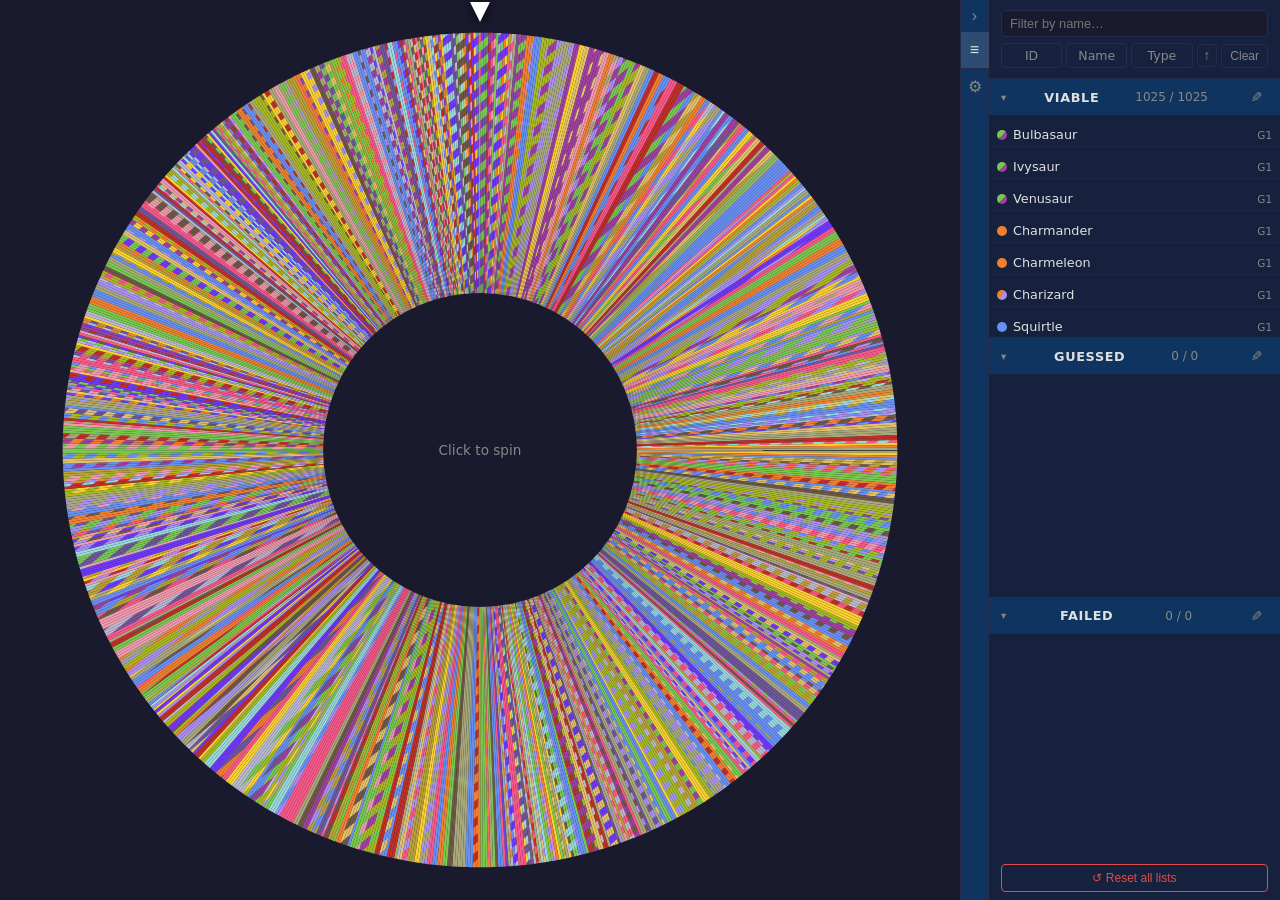
==== commit b0680e7a: "space action order" ====
--- a/index.html
+++ b/index.html
@@ -765,8 +765,8 @@
       <div class="spinner" id="silhouette-spinner"></div>
     </div>
     <div class="card-meta">
+      <span id="silhouette-gen" class="gen-label"></span>
       <div id="silhouette-types" class="type-badges"></div>
-      <span id="silhouette-gen" class="gen-label"></span>
     </div>
     <div id="silhouette-dex"></div>
     <div class="action-buttons">
@@ -1520,6 +1520,61 @@
   }
 }
 
+function revealNextHint() {
+  const p = selectedPokemon;
+  const order = ['gen', 'types', 'dex', 'sprite', 'name'];
+  for (const key of order) {
+    if (revealState[key]) continue; // already revealed or not a prerequisite
+    if (key === 'gen') {
+      const genEl = document.getElementById('silhouette-gen');
+      genEl.style.cssText = '';
+      genEl.textContent = `Gen ${p.gen}`;
+      revealState.gen = true;
+    } else if (key === 'types') {
+      const typesEl = document.getElementById('silhouette-types');
+      typesEl.innerHTML = '';
+      const b1 = document.createElement('span');
+      b1.className = 'type-badge';
+      b1.style.background = TYPE_COLORS[p.type1] || '#888';
+      b1.textContent = p.type1;
+      typesEl.appendChild(b1);
+      if (p.type2) {
+        const b2 = document.createElement('span');
+        b2.className = 'type-badge';
+        b2.style.background = TYPE_COLORS[p.type2] || '#888';
+        b2.textContent = p.type2;
+        typesEl.appendChild(b2);
+      }
+      revealState.types = true;
+    } else if (key === 'dex') {
+      const dexEl = document.getElementById('silhouette-dex');
+      dexEl.classList.remove('blurred');
+      dexEl.onclick = null;
+      if (!pokedexCache.has(p.id)) fetchDexEntry(p, dexEl, false);
+      else applyDexText(dexEl, p, false);
+      revealState.dex = true;
+    } else if (key === 'sprite') {
+      const wrapper = document.getElementById('silhouette-wrapper');
+      const img = wrapper.querySelector('img');
+      if (img) img.style.filter = '';
+      wrapper.querySelector('.question-mark')?.remove();
+      wrapper.style.cursor = '';
+      wrapper.onclick = null;
+      revealState.sprite = true;
+    } else if (key === 'name') {
+      const nameArea = document.getElementById('silhouette-name-area');
+      nameArea.innerHTML = '';
+      nameArea.textContent = p.name;
+      const dexEl = document.getElementById('silhouette-dex');
+      if (pokedexCache.has(p.id)) applyDexText(dexEl, p, false);
+      revealState.name = true;
+    }
+    checkAllRevealed();
+    return;
+  }
+  // All hints revealed — nothing left to do
+}
+
 function checkAllRevealed() {
   if (revealState.name && revealState.sprite && revealState.types && revealState.gen && revealState.dex) showReveal();
 }
@@ -2098,7 +2153,7 @@
     if (currentScreen === 'roulette') {
       activateSpin();
     } else if (currentScreen === 'silhouette') {
-      document.getElementById('btn-reveal-all').click();
+      revealNextHint();
     }
     // disabled on reveal
   });
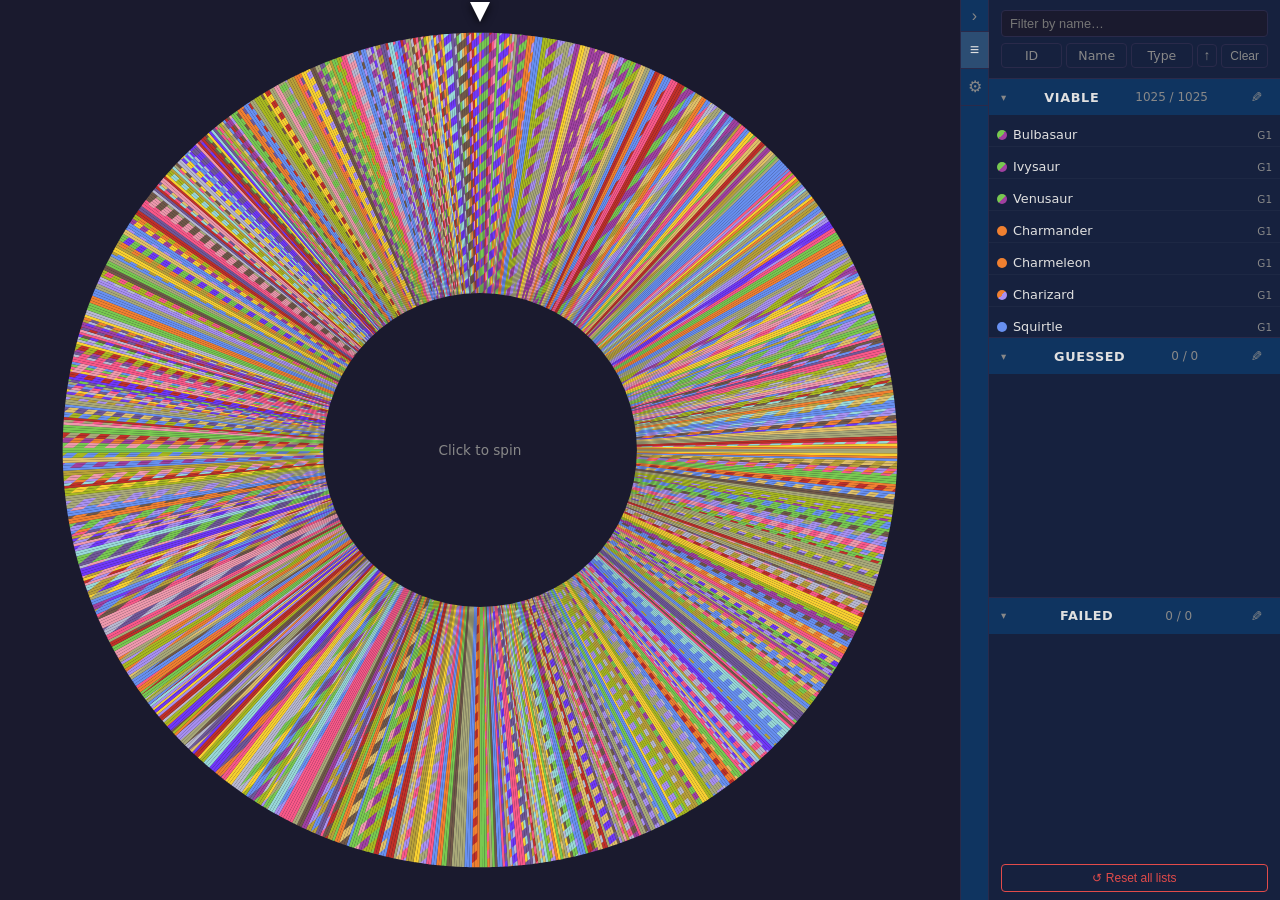
==== commit d21a94c0: "duplicates selection and warning" ====
--- a/index.html
+++ b/index.html
@@ -275,6 +275,12 @@
 }
 #reveal-bio .bio-label { color: var(--text-dim); }
 #reveal-bio .bio-value { font-weight: 600; text-align: right; }
+
+#reveal-dup-warning {
+  font-size: 0.75rem;
+  color: var(--remove);
+  text-align: center;
+}
 
 .dex-entry {
   font-size: clamp(0.75rem, 1.8vmin, 0.9rem);
@@ -786,14 +792,15 @@
     </div>
     <div id="reveal-bio"></div>
     <div class="card-meta">
+      <span id="reveal-gen" class="gen-label"></span>
       <div id="reveal-types" class="type-badges"></div>
-      <span id="reveal-gen" class="gen-label"></span>
     </div>
     <div id="reveal-dex"></div>
     <div class="action-buttons">
       <button class="action-btn btn-confirm" id="btn-confirm" title="Remove from roulette as guessed">✓ Guessed</button>
       <button class="action-btn btn-remove"  id="btn-remove"  title="Remove from roulette as failed">✕ Failed</button>
     </div>
+    <div id="reveal-dup-warning" style="display:none">⚠ Duplicate — resolves all copies</div>
   </div>
 </div>
 
@@ -939,6 +946,7 @@
 
 let currentScreen = 'roulette'; // 'roulette' | 'silhouette' | 'reveal'
 let selectedPokemon = null;
+let selectedPokemonIsDuplicate = false;
 let revealState = { name: false, types: false, gen: false };
 let editMode = { viable: false, guessed: false, removed: false };
 let editModeFilteredOut = { viable: [], guessed: [], removed: [] };
@@ -1581,6 +1589,7 @@
 
 function showSilhouette(p) {
   selectedPokemon = p;
+  selectedPokemonIsDuplicate = false;
 
   revealState = {
     name:   config.hints.name   === 'hidden' ? false : true,
@@ -1779,10 +1788,24 @@
   bioEl.innerHTML = '';
   document.getElementById('btn-bio').classList.remove('active');
 
+  const dupWarning = document.getElementById('reveal-dup-warning');
+  if (selectedPokemonIsDuplicate) {
+    const listNames = { viable: 'Viable', guessed: 'Guessed', removed: 'Failed' };
+    const found = Object.entries(listNames)
+      .filter(([key]) => lists[key].some(raw => matchPokemon(raw)?.id === p.id))
+      .map(([, label]) => label);
+    const last = found.pop();
+    dupWarning.textContent = '⚠ Duplicate in ' + (found.length ? found.join(', ') + ' and ' + last : last);
+    dupWarning.style.display = '';
+  } else {
+    dupWarning.style.display = 'none';
+  }
+
   showScreen('reveal');
 }
 
 function returnToRoulette() {
+  selectedPokemonIsDuplicate = false;
   document.querySelectorAll('.entry-row.active').forEach(r => r.classList.remove('active'));
   showScreen('roulette');
   buildWheel();
@@ -1854,24 +1877,29 @@
     const row = document.createElement('div');
     row.className = 'entry-row' + (entry.status !== 'valid' ? ` ${entry.status}` : '');
 
-    if (entry.status === 'valid') {
-      row.dataset.pokemonId = entry.pokemon.id;
-      if (currentScreen === 'roulette') {
-        row.draggable = true;
-        row.dataset.fromList = listName;
+    if (entry.status === 'valid' || entry.status === 'duplicate') {
+      if (entry.pokemon) row.dataset.pokemonId = entry.pokemon.id;
+      if (entry.status === 'valid') {
+        if (currentScreen === 'roulette') {
+          row.draggable = true;
+          row.dataset.fromList = listName;
+        }
       }
-      if (currentScreen !== 'roulette') row.style.cursor = 'pointer';
-      row.addEventListener('click', () => {
-        if (row.classList.contains('active')) {
-          row.classList.remove('active');
-          returnToRoulette();
-          return;
-        }
-        document.querySelectorAll('.entry-row.active').forEach(r => r.classList.remove('active'));
-        row.classList.add('active');
-        selectedPokemon = entry.pokemon;
-        showReveal();
-      });
+      if (entry.pokemon) {
+        if (currentScreen !== 'roulette') row.style.cursor = 'pointer';
+        row.addEventListener('click', () => {
+          if (row.classList.contains('active')) {
+            row.classList.remove('active');
+            returnToRoulette();
+            return;
+          }
+          document.querySelectorAll('.entry-row.active').forEach(r => r.classList.remove('active'));
+          row.classList.add('active');
+          selectedPokemon = entry.pokemon;
+          selectedPokemonIsDuplicate = entry.status === 'duplicate';
+          showReveal();
+        });
+      }
     }
 
     // Type dot
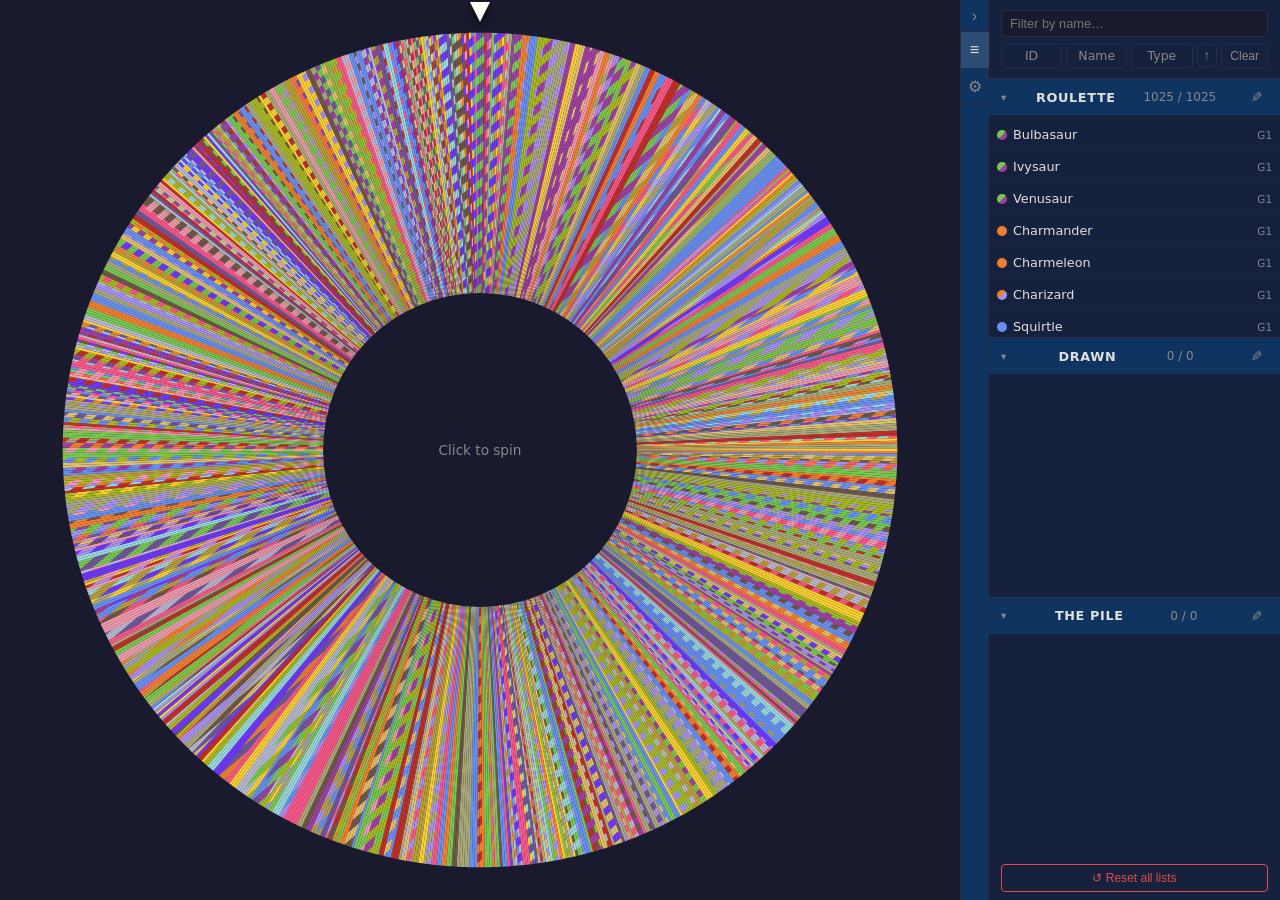
==== commit 0515ed3a: "rename the lists and actions" ====
--- a/index.html
+++ b/index.html
@@ -760,7 +760,7 @@
       <div id="wheel-center-text"></div>
     </div>
     <div id="empty-wheel-msg" style="display:none">
-      No Pokémon in the viable list.<br>Add some to get started.
+      No Pokémon in the roulette list.<br>Add some to get started.
     </div>
   </div>
 
@@ -797,8 +797,8 @@
     </div>
     <div id="reveal-dex"></div>
     <div class="action-buttons">
-      <button class="action-btn btn-confirm" id="btn-confirm" title="Remove from roulette as guessed">✓ Guessed</button>
-      <button class="action-btn btn-remove"  id="btn-remove"  title="Remove from roulette as failed">✕ Failed</button>
+      <button class="action-btn btn-confirm" id="btn-confirm" title="Move to Drawn">✓ Drawn!</button>
+      <button class="action-btn btn-remove"  id="btn-remove"  title="Move to The Pile">✕ To The Pile!</button>
     </div>
     <div id="reveal-dup-warning" style="display:none">⚠ Duplicate — resolves all copies</div>
   </div>
@@ -830,7 +830,7 @@
     <div class="list-panel" id="panel-viable" data-list="viable">
       <div class="list-header" id="header-viable">
         <span class="list-collapse-arrow">▾</span>
-        <span class="list-title">Viable</span>
+        <span class="list-title">Roulette</span>
         <span class="list-count" id="count-viable">0 / 0</span>
         <button class="edit-btn is-pen" id="edit-viable" title="Edit list"><span class="pen-icon">✏</span></button>
       </div>
@@ -839,7 +839,7 @@
     <div class="list-panel" id="panel-guessed" data-list="guessed">
       <div class="list-header" id="header-guessed">
         <span class="list-collapse-arrow">▾</span>
-        <span class="list-title">Guessed</span>
+        <span class="list-title">Drawn</span>
         <span class="list-count" id="count-guessed">0 / 0</span>
         <button class="edit-btn is-pen" id="edit-guessed" title="Edit list"><span class="pen-icon">✏</span></button>
       </div>
@@ -848,7 +848,7 @@
     <div class="list-panel" id="panel-removed" data-list="removed">
       <div class="list-header" id="header-removed">
         <span class="list-collapse-arrow">▾</span>
-        <span class="list-title">Failed</span>
+        <span class="list-title">The Pile</span>
         <span class="list-count" id="count-removed">0 / 0</span>
         <button class="edit-btn is-pen" id="edit-removed" title="Edit list"><span class="pen-icon">✏</span></button>
       </div>
@@ -1790,7 +1790,7 @@
 
   const dupWarning = document.getElementById('reveal-dup-warning');
   if (selectedPokemonIsDuplicate) {
-    const listNames = { viable: 'Viable', guessed: 'Guessed', removed: 'Failed' };
+    const listNames = { viable: 'Roulette', guessed: 'Drawn', removed: 'The Pile' };
     const found = Object.entries(listNames)
       .filter(([key]) => lists[key].some(raw => matchPokemon(raw)?.id === p.id))
       .map(([, label]) => label);
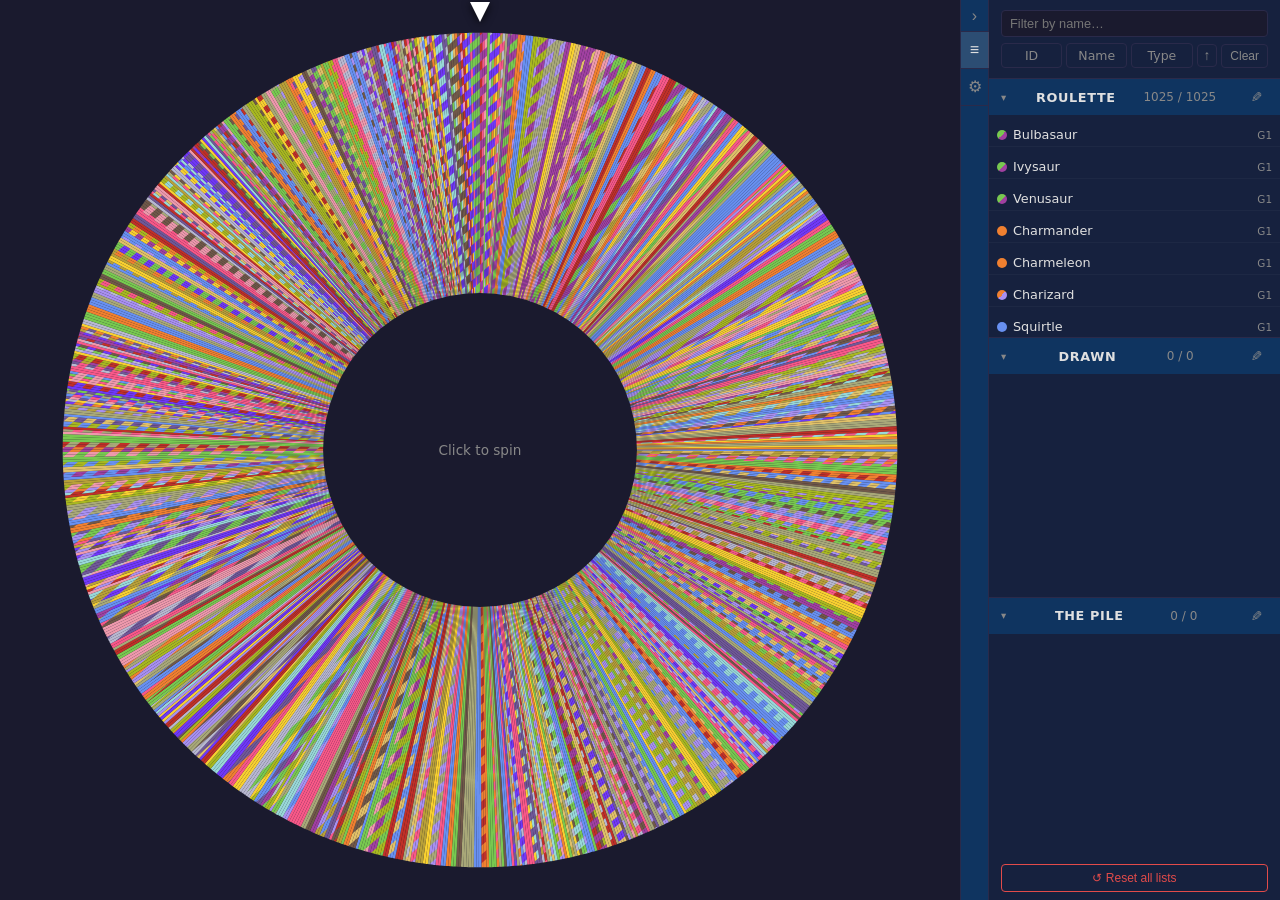
==== commit 8839f732: "duplicates handling" ====
--- a/index.html
+++ b/index.html
@@ -281,6 +281,106 @@
   color: var(--remove);
   text-align: center;
 }
+
+/* ── DUPLICATE RESOLVER SCREEN ── */
+#duplicate-screen {
+  gap: clamp(6px, 1.5vmin, 14px);
+  padding: 16px;
+}
+
+#dup-header {
+  display: flex;
+  align-items: center;
+  width: 100%;
+}
+#dup-header #dup-title { flex: 1; text-align: center; }
+#btn-close-dup {
+  width: 28px; height: 28px; flex-shrink: 0;
+  display: flex; align-items: center; justify-content: center;
+  background: none; border: 1px solid var(--border); border-radius: 50%;
+  color: var(--text-dim); font-size: 0.85rem; cursor: pointer; line-height: 1;
+}
+#btn-close-dup:hover { color: var(--text); border-color: var(--text-dim); }
+
+#dup-columns {
+  display: flex;
+  gap: 10px;
+  width: 100%;
+  flex: 1;
+  min-height: 0;
+}
+
+.dup-column {
+  flex: 1;
+  display: flex;
+  flex-direction: column;
+  background: var(--surface);
+  border: 1px solid var(--border);
+  border-radius: 8px;
+  overflow: hidden;
+  min-height: 0;
+}
+
+.dup-col-header {
+  display: flex;
+  align-items: center;
+  justify-content: space-between;
+  padding: 8px 10px;
+  border-bottom: 1px solid var(--border);
+  font-size: 0.8rem;
+  font-weight: 600;
+  flex-shrink: 0;
+}
+
+.dup-select-all {
+  font-size: 0.7rem;
+  padding: 2px 7px;
+  background: none;
+  border: 1px solid var(--border);
+  border-radius: 4px;
+  color: var(--text-dim);
+  cursor: pointer;
+}
+.dup-select-all:hover { color: var(--text); border-color: var(--text-dim); }
+
+.dup-col-body {
+  flex: 1;
+  overflow-y: auto;
+  padding: 6px;
+  display: flex;
+  flex-direction: column;
+  gap: 4px;
+}
+
+.dup-item {
+  padding: 6px 8px;
+  border-radius: 5px;
+  border: 1px solid var(--border);
+  font-size: 0.8rem;
+  cursor: pointer;
+  user-select: none;
+  transition: opacity 0.15s;
+}
+.dup-item.selected { border-color: var(--confirm); background: rgba(39,199,106,0.12); }
+.dup-item.dimmed { opacity: 0.3; }
+.dup-col-gap {
+  display: flex;
+  align-items: center;
+  justify-content: center;
+  color: var(--text-dim);
+  font-size: 0.75rem;
+  font-style: italic;
+  padding: 4px 0 8px;
+}
+.dup-group-label {
+  font-size: 0.7rem;
+  font-weight: 600;
+  color: var(--text-dim);
+  padding: 6px 2px 2px;
+  border-top: 1px solid var(--border);
+  margin-top: 4px;
+}
+.dup-group-label:first-child { border-top: none; margin-top: 0; }
 
 .dex-entry {
   font-size: clamp(0.75rem, 1.8vmin, 0.9rem);
@@ -800,7 +900,40 @@
       <button class="action-btn btn-confirm" id="btn-confirm" title="Move to Drawn">✓ Drawn!</button>
       <button class="action-btn btn-remove"  id="btn-remove"  title="Move to The Pile">✕ To The Pile!</button>
     </div>
-    <div id="reveal-dup-warning" style="display:none">⚠ Duplicate — resolves all copies</div>
+    <div id="reveal-dup-warning" style="display:none"></div>
+  </div>
+
+  <!-- Duplicate Resolver Screen -->
+  <div id="duplicate-screen" class="screen">
+    <div id="dup-header">
+      <div style="width:28px;flex-shrink:0"></div>
+      <div id="dup-title" class="pokemon-display-name"></div>
+      <button id="btn-close-dup" title="Return to roulette">✕</button>
+    </div>
+    <div id="dup-columns">
+      <div class="dup-column" id="dup-col-viable">
+        <div class="dup-col-header">
+          <span>Roulette</span>
+          <button class="dup-select-all" data-list="viable">Select All</button>
+        </div>
+        <div class="dup-col-body" id="dup-body-viable"></div>
+      </div>
+      <div class="dup-column" id="dup-col-guessed">
+        <div class="dup-col-header">
+          <span>Drawn</span>
+          <button class="dup-select-all" data-list="guessed">Select All</button>
+        </div>
+        <div class="dup-col-body" id="dup-body-guessed"></div>
+      </div>
+      <div class="dup-column" id="dup-col-removed">
+        <div class="dup-col-header">
+          <span>The Pile</span>
+          <button class="dup-select-all" data-list="removed">Select All</button>
+        </div>
+        <div class="dup-col-body" id="dup-body-removed"></div>
+      </div>
+    </div>
+    <button id="btn-resolve" class="action-btn btn-confirm">Resolve</button>
   </div>
 </div>
 
@@ -947,6 +1080,8 @@
 let currentScreen = 'roulette'; // 'roulette' | 'silhouette' | 'reveal'
 let selectedPokemon = null;
 let selectedPokemonIsDuplicate = false;
+let duplicatePokemon = null;
+let duplicateSelected = new Set(); // keys: "listName:rawIndex"
 let revealState = { name: false, types: false, gen: false };
 let editMode = { viable: false, guessed: false, removed: false };
 let editModeFilteredOut = { viable: [], guessed: [], removed: [] };
@@ -1249,7 +1384,7 @@
 }
 
 function getValidViable() {
-  return validatedEntries.viable.filter(e => e.status === 'valid').map(e => e.pokemon);
+  return validatedEntries.viable.filter(e => e.status === 'valid' || e.status === 'duplicate').map(e => e.pokemon);
 }
 
 // ── WHEEL BUILDING ──
@@ -1804,6 +1939,111 @@
   showScreen('reveal');
 }
 
+function getAllDuplicatePokemon() {
+  const inLists = new Map(); // pokemonId -> Set of listNames
+  for (const ln of ['viable', 'guessed', 'removed']) {
+    for (const raw of lists[ln]) {
+      const p = matchPokemon(raw);
+      if (!p) continue;
+      if (!inLists.has(p.id)) inLists.set(p.id, new Set());
+      inLists.get(p.id).add(ln);
+    }
+  }
+  return [...inLists.entries()]
+    .filter(([, set]) => set.size > 1)
+    .map(([id]) => allPokemon.find(p => p.id === id))
+    .filter(Boolean);
+}
+
+function showDuplicateResolver() {
+  duplicatePokemon = null;
+  duplicateSelected = new Set();
+  const dups = getAllDuplicatePokemon();
+  document.getElementById('dup-title').textContent =
+    dups.length === 1 ? dups[0].name : `${dups.length} duplicates`;
+  renderDuplicateResolver();
+  showScreen('duplicate');
+}
+
+function renderDuplicateResolver() {
+  const dupPokemon = getAllDuplicatePokemon();
+
+  for (const ln of ['viable', 'guessed', 'removed']) {
+    const body = document.getElementById(`dup-body-${ln}`);
+    body.innerHTML = '';
+
+    for (const p of dupPokemon) {
+      const entries = lists[ln]
+        .map((raw, idx) => ({ raw, idx }))
+        .filter(({ raw }) => matchPokemon(raw)?.id === p.id);
+
+      const label = document.createElement('div');
+      label.className = 'dup-group-label';
+      label.textContent = p.name;
+      body.appendChild(label);
+
+      if (entries.length === 0) {
+        const gap = document.createElement('div');
+        gap.className = 'dup-col-gap';
+        gap.textContent = '—';
+        body.appendChild(gap);
+        continue;
+      }
+
+      // Count selected keys for this pokemon group
+      const groupKeys = entries.map(({ idx }) => `${p.id}:${ln}:${idx}`);
+      const anyInGroupSelected = groupKeys.some(k => duplicateSelected.has(k));
+
+      for (const { raw, idx } of entries) {
+        const key = `${p.id}:${ln}:${idx}`;
+        const isSelected = duplicateSelected.has(key);
+        const isDimmed = anyInGroupSelected && !isSelected;
+        const item = document.createElement('div');
+        item.className = 'dup-item' +
+          (isSelected ? ' selected' : '') +
+          (isDimmed ? ' dimmed' : '');
+        item.textContent = raw;
+        item.addEventListener('click', () => {
+          if (isSelected) {
+            duplicateSelected.delete(key);
+          } else {
+            // Deselect all keys for this pokemon, then select this one
+            for (const k of [...duplicateSelected]) {
+              if (k.startsWith(`${p.id}:`)) duplicateSelected.delete(k);
+            }
+            duplicateSelected.add(key);
+          }
+          renderDuplicateResolver();
+        });
+        body.appendChild(item);
+      }
+    }
+  }
+}
+
+function resolveDuplicate() {
+  const dupPokemon = getAllDuplicatePokemon();
+  for (const p of dupPokemon) {
+    const anySelected = [...duplicateSelected].some(k => k.startsWith(`${p.id}:`));
+    if (!anySelected) continue;
+    for (const ln of ['viable', 'guessed', 'removed']) {
+      const toKeep = new Set();
+      lists[ln].forEach((raw, idx) => {
+        if (matchPokemon(raw)?.id === p.id && duplicateSelected.has(`${p.id}:${ln}:${idx}`))
+          toKeep.add(idx);
+      });
+      lists[ln] = lists[ln].filter((raw, idx) => {
+        if (matchPokemon(raw)?.id !== p.id) return true;
+        return toKeep.has(idx);
+      });
+    }
+  }
+  saveLists();
+  validateAll();
+  renderSidebar();
+  returnToRoulette();
+}
+
 function returnToRoulette() {
   selectedPokemonIsDuplicate = false;
   document.querySelectorAll('.entry-row.active').forEach(r => r.classList.remove('active'));
@@ -1941,7 +2181,12 @@
       const err = document.createElement('div');
       err.className = 'entry-dup-error';
       err.textContent = '⚠';
-      err.title = 'Duplicate across lists';
+      err.title = 'Resolve duplicate';
+      err.style.cursor = 'pointer';
+      err.addEventListener('click', (e) => {
+        e.stopPropagation();
+        showDuplicateResolver();
+      });
       row.appendChild(err);
     }
 
@@ -2173,6 +2418,30 @@
     returnToRoulette();
   });
 
+  // Duplicate resolver
+  document.getElementById('btn-close-dup').addEventListener('click', () => {
+    returnToRoulette();
+  });
+  document.getElementById('btn-resolve').addEventListener('click', () => {
+    resolveDuplicate();
+  });
+  document.querySelectorAll('.dup-select-all').forEach(btn => {
+    btn.addEventListener('click', () => {
+      const ln = btn.dataset.list;
+      for (const p of getAllDuplicatePokemon()) {
+        // Deselect all keys for this pokemon across all lists
+        for (const k of [...duplicateSelected]) {
+          if (k.startsWith(`${p.id}:`)) duplicateSelected.delete(k);
+        }
+        // Select all entries in this list for this pokemon
+        lists[ln].forEach((raw, idx) => {
+          if (matchPokemon(raw)?.id === p.id) duplicateSelected.add(`${p.id}:${ln}:${idx}`);
+        });
+      }
+      renderDuplicateResolver();
+    });
+  });
+
   // Space
   document.addEventListener('keydown', (e) => {
     if (e.code !== 'Space') return;
